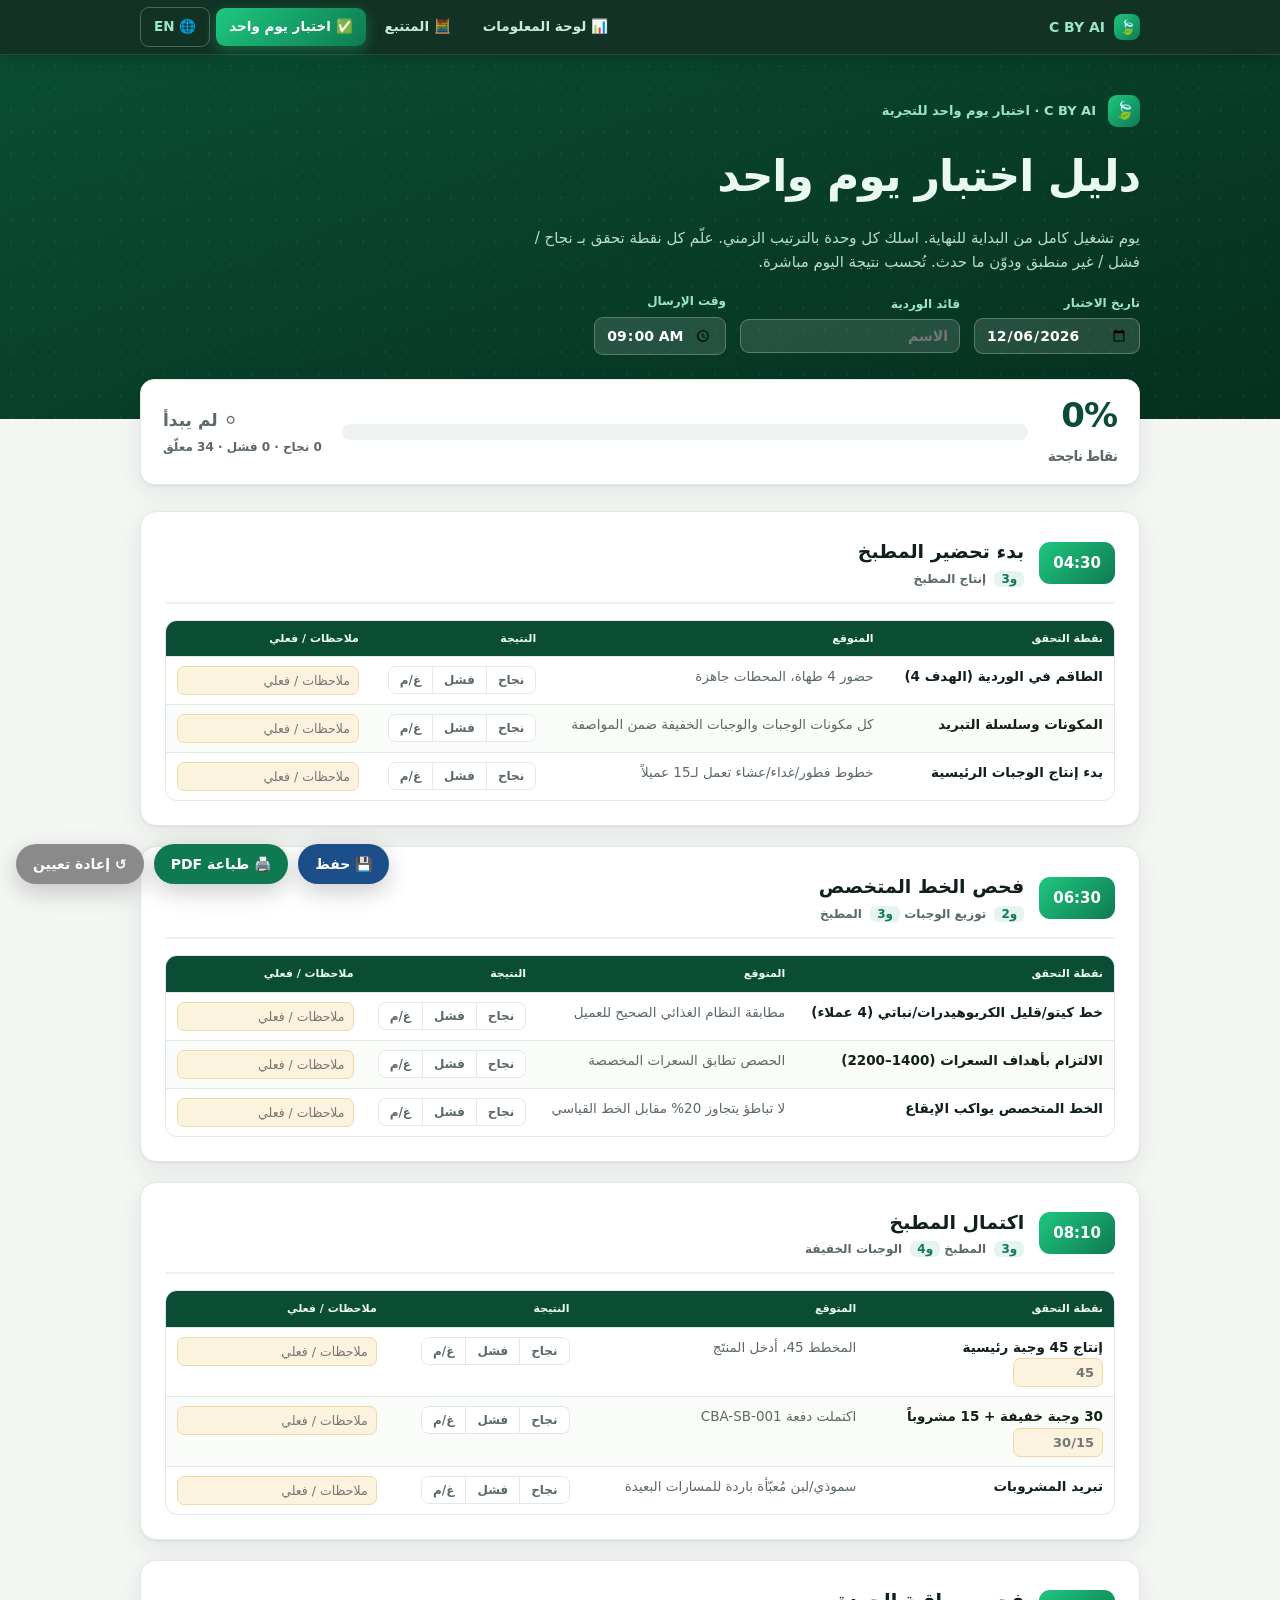
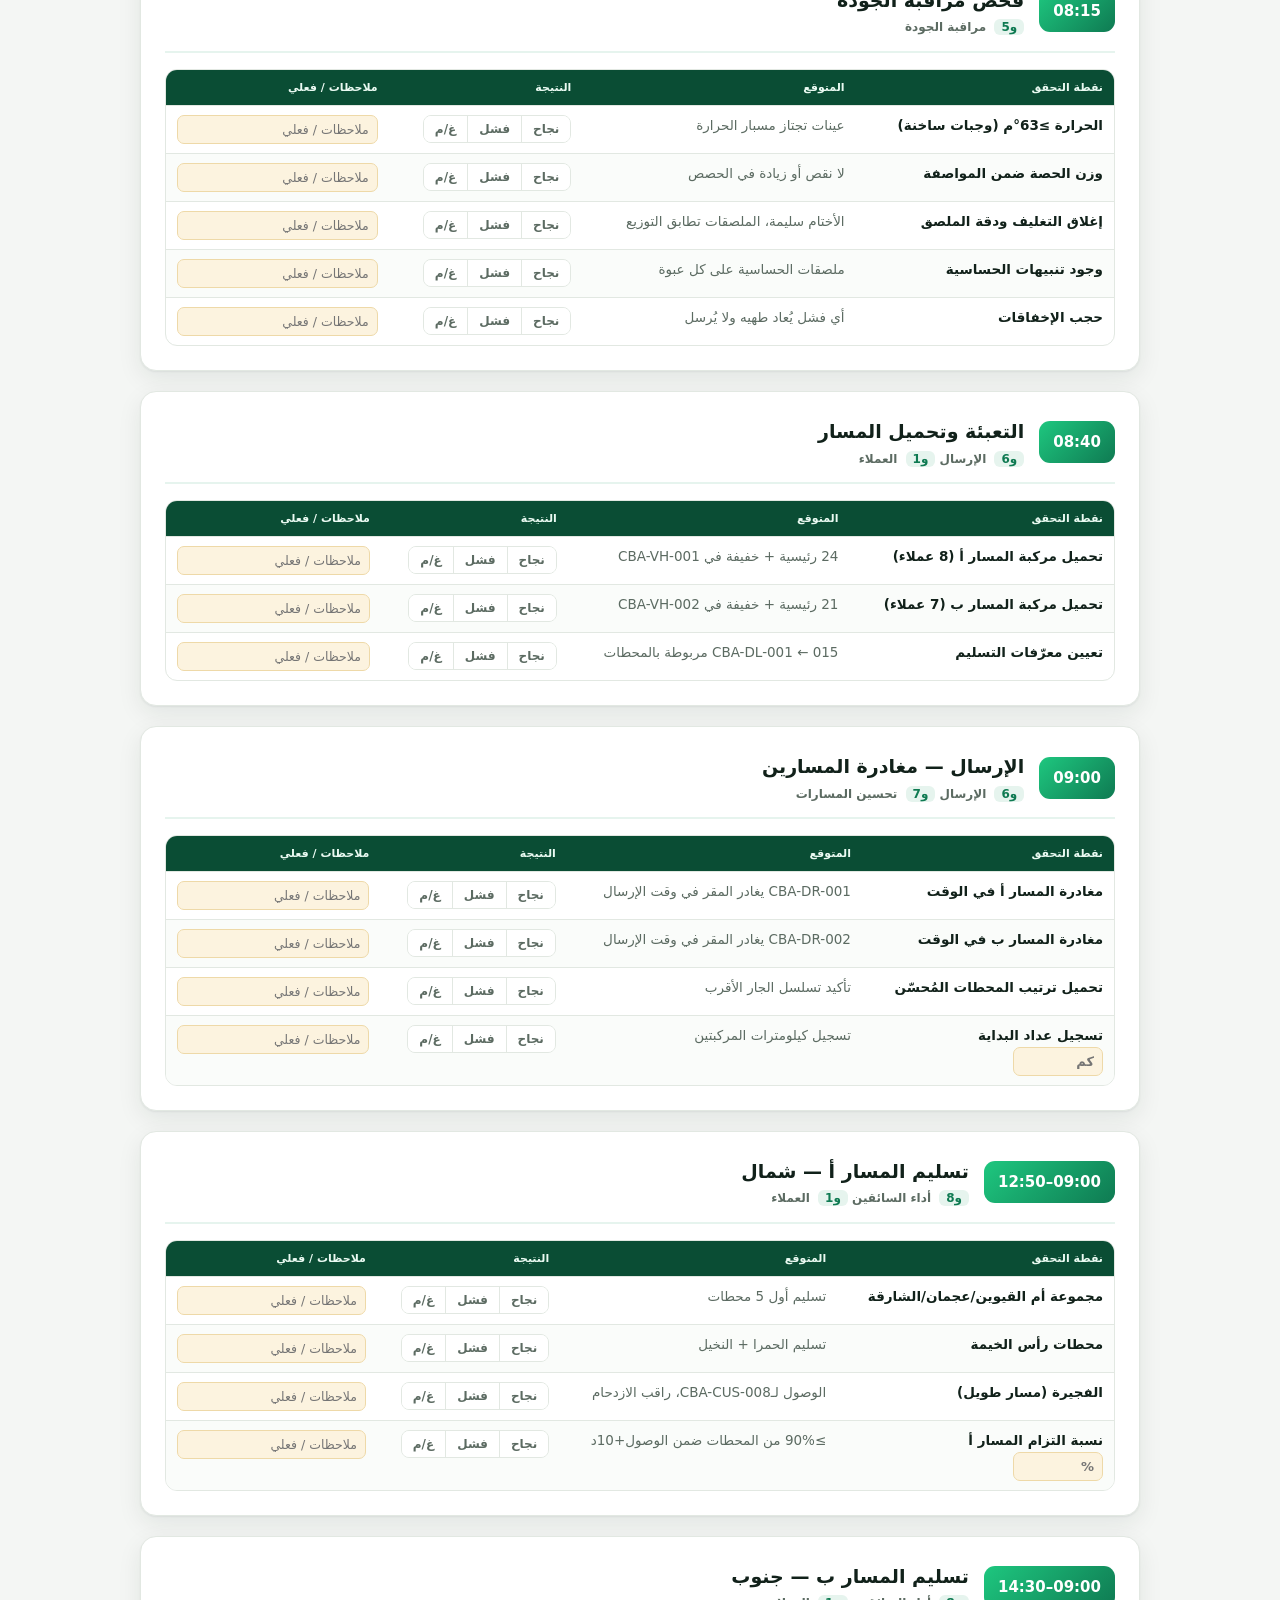
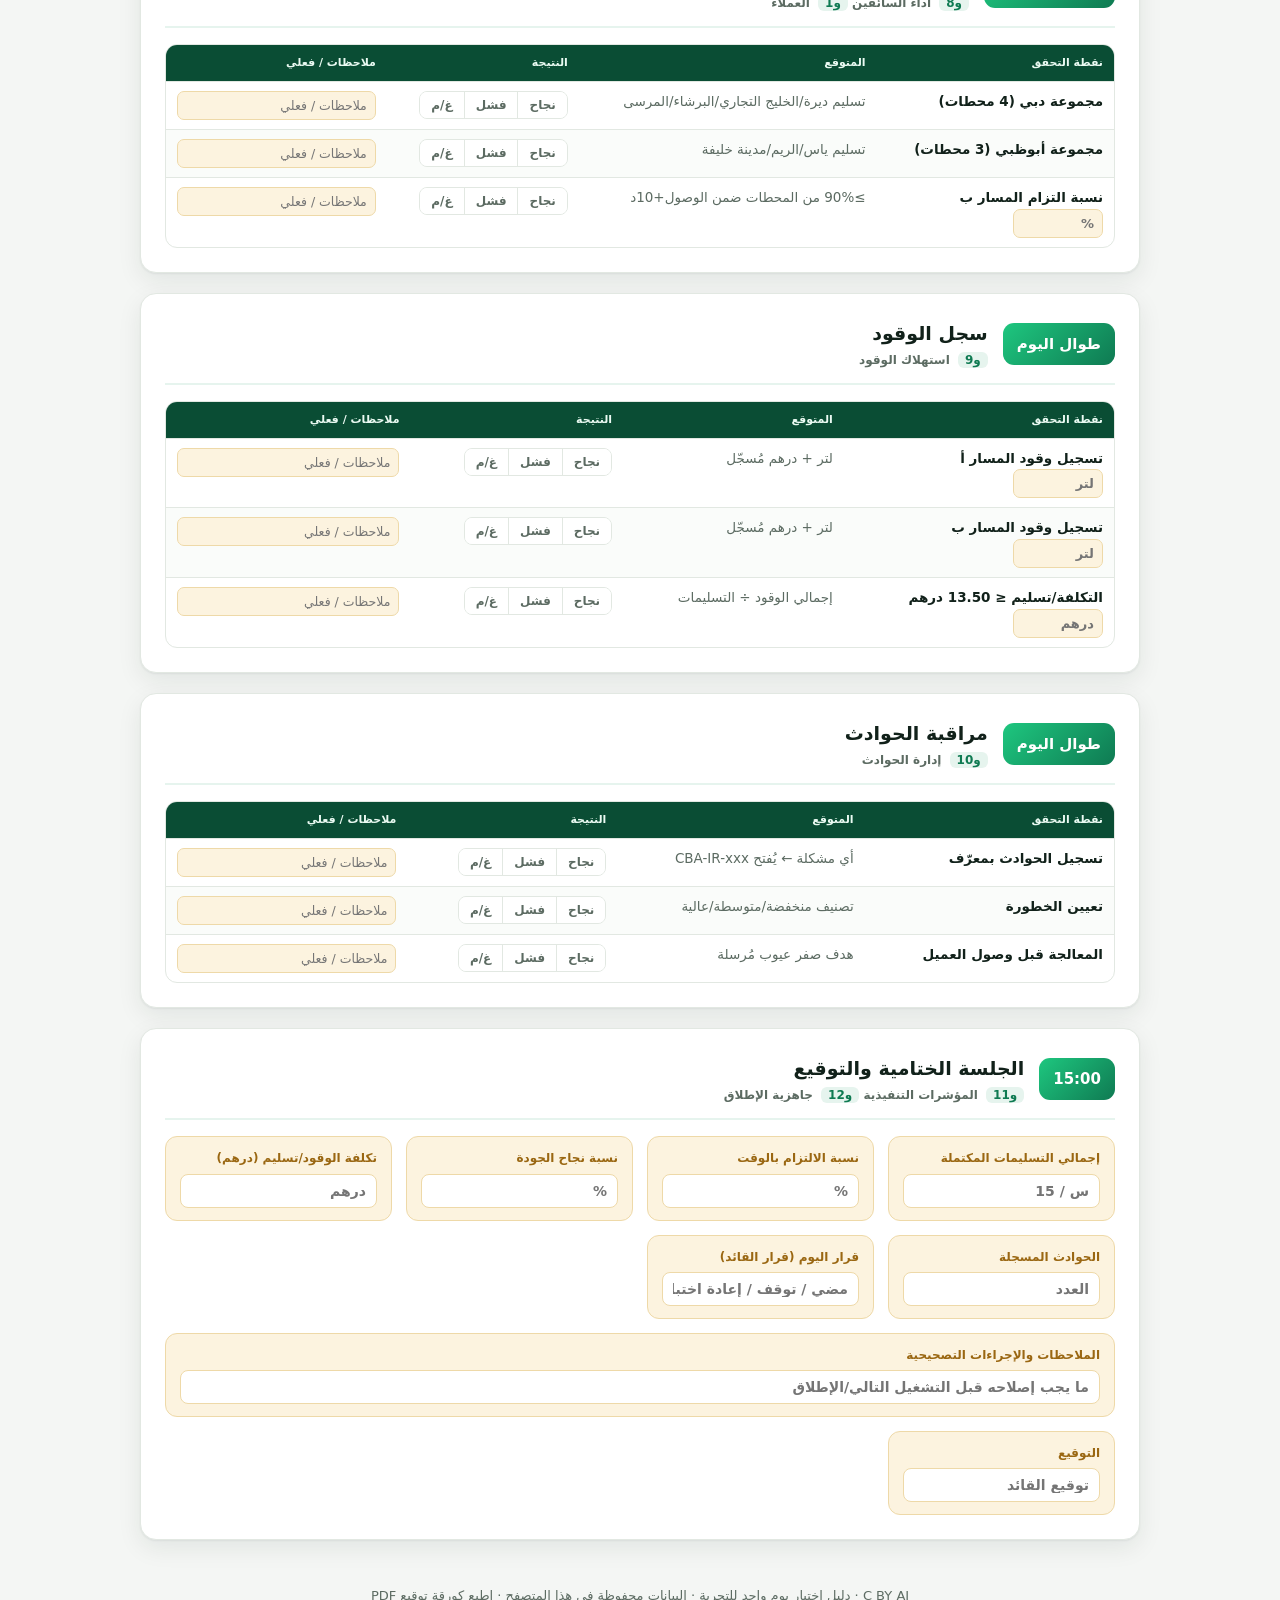
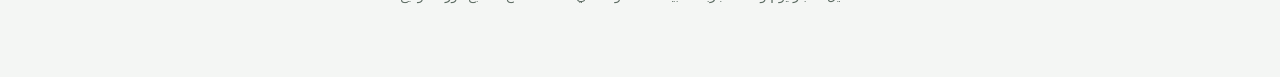
==== C-BY-AI-One-Day-Test-AR.html @ 291233a5 "Publish C BY AI pilot operations web pages" ====
<!DOCTYPE html>
<html lang="ar" dir="rtl">
<head>
<meta charset="UTF-8">
<meta name="viewport" content="width=device-width, initial-scale=1.0">
<title>C BY AI — دليل اختبار يوم واحد للتجربة</title>
<style>
  :root{
    --bg:#f4f6f4;--surface:#fff;--ink:#11211a;--muted:#5c6b62;--line:#e2e8e2;
    --brand:#0f7a52;--brand-soft:#e6f4ee;--brand-deep:#0a4d34;
    --red:#c0392b;--amber:#d98a14;--green:#1f9d57;--blue:#1c4e8a;
    --shadow:0 1px 2px rgba(16,40,30,.06),0 8px 24px rgba(16,40,30,.08);
    --radius:16px;--maxw:1040px;
  }
  *{box-sizing:border-box}
  html{scroll-padding-top:66px}
  body{margin:0;background:var(--bg);color:var(--ink);font-family:"Segoe UI","Tahoma",system-ui,sans-serif;line-height:1.6}
  .wrap{max-width:var(--maxw);margin:0 auto;padding:0 20px}
  .topnav{position:sticky;top:0;z-index:100;background:rgba(8,42,28,.96);backdrop-filter:blur(10px);border-bottom:1px solid rgba(255,255,255,.1);box-shadow:0 4px 18px rgba(0,0,0,.18)}
  .nav-inner{max-width:1040px;margin:0 auto;padding:0 20px;height:54px;display:flex;align-items:center;justify-content:space-between;gap:16px}
  .nav-brand{display:inline-flex;align-items:center;gap:9px;color:#9be7c4;font-weight:800;font-size:14px;text-decoration:none;white-space:nowrap}
  .nav-brand b{width:26px;height:26px;border-radius:8px;background:linear-gradient(135deg,#1ec77f,#0f7a52);display:grid;place-items:center;font-size:14px}
  .nav-links{display:flex;gap:6px;flex-wrap:wrap;align-items:center}
  .nav-links a{color:#cfe9da;text-decoration:none;font-weight:700;font-size:13.5px;padding:8px 13px;border-radius:9px;transition:.15s;white-space:nowrap}
  .nav-links a:hover{background:rgba(255,255,255,.1);color:#fff}
  .nav-links a.active{background:linear-gradient(135deg,#1ec77f,#0f7a52);color:#fff;box-shadow:0 4px 14px rgba(30,199,127,.35)}
  .nav-links a.lang{border:1px solid rgba(255,255,255,.25);color:#9be7c4}
  @media print{.topnav{display:none}}
  @media(max-width:560px){.nav-brand span{display:none}.nav-inner{height:auto;padding:8px 14px;flex-wrap:wrap}}

  .hero{background:linear-gradient(160deg,var(--brand-deep),#06301f);color:#eafaf2;padding:40px 0 64px;position:relative;overflow:hidden}
  .hero:after{content:"";position:absolute;inset:0;opacity:.06;background-image:radial-gradient(circle,#fff 1px,transparent 1.4px);background-size:22px 22px}
  .brand-mark{display:inline-flex;align-items:center;gap:12px;font-weight:800;font-size:13px;color:#9be7c4}
  .brand-dot{width:32px;height:32px;border-radius:9px;background:linear-gradient(135deg,#1ec77f,#0f7a52);display:grid;place-items:center;font-size:17px}
  h1{font-size:clamp(26px,3.6vw,44px);margin:14px 0 6px;font-weight:800;letter-spacing:-1px}
  .sub{color:#b9ddcb;font-size:15px;max-width:640px}
  .datebar{display:flex;gap:14px;flex-wrap:wrap;margin-top:18px;align-items:center}
  .datebar label{font-size:12px;color:#9be7c4;font-weight:700;display:flex;flex-direction:column;gap:5px}
  .datebar input{font-size:14px;font-weight:700;border:1px solid rgba(255,255,255,.25);background:rgba(255,255,255,.12);color:#fff;border-radius:9px;padding:8px 11px;font-family:inherit}

  .progwrap{background:var(--surface);border:1px solid var(--line);border-radius:14px;box-shadow:var(--shadow);padding:18px 22px;margin:-40px 0 26px;position:relative;z-index:2;display:grid;grid-template-columns:auto 1fr auto;gap:20px;align-items:center}
  .progwrap .big{font-size:34px;font-weight:800;color:var(--brand-deep);letter-spacing:-1px;line-height:1}
  .progwrap .big small{font-size:14px;color:var(--muted);font-weight:700}
  .track{height:16px;background:#eef3ef;border-radius:999px;overflow:hidden}
  .fill{height:100%;background:linear-gradient(90deg,#1ec77f,#0f7a52);border-radius:999px;width:0;transition:.3s}
  .verdict{font-size:17px;font-weight:800;text-align:left;white-space:nowrap}
  .vcount{font-size:12px;color:var(--muted);font-weight:700;margin-top:4px}

  .phase{background:var(--surface);border:1px solid var(--line);border-radius:var(--radius);box-shadow:var(--shadow);padding:24px;margin:0 0 20px}
  .ph-head{display:flex;align-items:center;gap:15px;margin-bottom:16px;padding-bottom:13px;border-bottom:2px solid var(--brand-soft)}
  .timepill{background:linear-gradient(135deg,#1ec77f,#0f7a52);color:#fff;font-weight:800;font-size:15px;padding:9px 14px;border-radius:11px;white-space:nowrap;flex:none}
  .ph-head h2{margin:0;font-size:19px;font-weight:800}
  .ph-head .mods{margin:3px 0 0;font-size:12px;color:var(--muted);font-weight:600}
  .ph-head .mods b{color:var(--brand);background:var(--brand-soft);padding:1px 7px;border-radius:6px;margin-left:4px;font-weight:700}

  table{border-collapse:collapse;width:100%;font-size:13.5px}
  .tbl-scroll{overflow-x:auto;border-radius:12px;border:1px solid var(--line)}
  thead th{background:var(--brand-deep);color:#eafaf2;text-align:right;padding:9px 11px;font-weight:700;font-size:11px;white-space:nowrap}
  tbody td{padding:9px 11px;border-top:1px solid var(--line);vertical-align:top}
  tbody tr:nth-child(even){background:#fafcfa}
  .exp{color:var(--muted)}
  td.res{white-space:nowrap}
  .seg{display:inline-flex;border:1px solid var(--line);border-radius:8px;overflow:hidden}
  .seg button{border:none;background:#fff;font-family:inherit;font-size:12px;font-weight:800;padding:6px 11px;cursor:pointer;color:var(--muted)}
  .seg button+button{border-right:1px solid var(--line)}
  .seg button.on.pass{background:var(--green);color:#fff}
  .seg button.on.fail{background:var(--red);color:#fff}
  .seg button.on.na{background:#9aa39d;color:#fff}
  td input.note{width:100%;min-width:120px;border:1px solid #eed9a8;background:#fcf3df;border-radius:7px;padding:6px 8px;font-family:inherit;font-size:12.5px}
  td input.note:focus{outline:none;border-color:var(--brand);box-shadow:0 0 0 2px var(--brand-soft)}
  .ipt{width:90px;border:1px solid #eed9a8;background:#fcf3df;border-radius:7px;padding:6px 8px;font-family:inherit;font-size:13px;font-weight:700}

  .signoff{display:grid;grid-template-columns:repeat(auto-fit,minmax(220px,1fr));gap:14px;margin-top:6px}
  .field{display:flex;flex-direction:column;gap:5px;background:#fcf3df;border:1px solid #eed9a8;border-radius:12px;padding:12px 14px}
  .field label{font-size:12px;font-weight:800;color:#9a6712}
  .field input{font-size:14px;font-weight:700;border:1px solid #eed9a8;border-radius:8px;padding:8px 10px;font-family:inherit;background:#fff}

  .toolbar{position:fixed;left:16px;bottom:16px;z-index:50;display:flex;gap:10px}
  .toolbar button{border:none;color:#fff;font-weight:700;font-size:14px;padding:12px 17px;border-radius:999px;cursor:pointer;box-shadow:0 8px 24px rgba(0,0,0,.2);font-family:inherit}
  .b-print{background:var(--brand)}.b-save{background:var(--blue)}.b-reset{background:#8a8a8a}
  .saved{position:fixed;right:50%;top:20px;transform:translateX(50%);background:var(--brand-deep);color:#fff;padding:10px 18px;border-radius:999px;font-weight:700;font-size:13px;opacity:0;transition:.3s;z-index:60;pointer-events:none}
  .saved.show{opacity:1}
  footer{text-align:center;color:var(--muted);font-size:13px;padding:26px 0 70px}
  @media print{.toolbar{display:none}body{background:#fff}.phase{break-inside:avoid;box-shadow:none}.seg button{-webkit-print-color-adjust:exact;print-color-adjust:exact}}
</style>
</head>
<body>

<nav class="topnav"><div class="nav-inner">
  <a class="nav-brand" href="C-BY-AI-Pilot-Dashboard-AR.html"><b>🍃</b><span>C BY AI</span></a>
  <div class="nav-links">
    <a href="C-BY-AI-Pilot-Dashboard-AR.html">📊 لوحة المعلومات</a>
    <a href="C-BY-AI-Pilot-Tracker-AR.html">🧮 المتتبع</a>
    <a href="C-BY-AI-One-Day-Test-AR.html" class="active">✅ اختبار يوم واحد</a>
    <a href="C-BY-AI-One-Day-Test.html" class="lang">🌐 EN</a>
  </div>
</div></nav>

<header class="hero">
  <div class="wrap">
    <div class="brand-mark"><span class="brand-dot">🍃</span> C BY AI · اختبار يوم واحد للتجربة</div>
    <h1>دليل اختبار يوم واحد</h1>
    <p class="sub">يوم تشغيل كامل من البداية للنهاية. اسلك كل وحدة بالترتيب الزمني. علّم كل نقطة تحقق بـ نجاح / فشل / غير منطبق ودوّن ما حدث. تُحسب نتيجة اليوم مباشرة.</p>
    <div class="datebar">
      <label>تاريخ الاختبار <input type="date" id="tdate"></label>
      <label>قائد الوردية <input type="text" id="lead" placeholder="الاسم"></label>
      <label>وقت الإرسال <input type="time" id="disp" value="09:00"></label>
    </div>
  </div>
</header>

<div class="wrap">

  <div class="progwrap">
    <div class="big" id="pctBig">0%<br><small>نقاط ناجحة</small></div>
    <div class="track"><div class="fill" id="fill"></div></div>
    <div>
      <div class="verdict" id="verdict">⚪ لم يبدأ</div>
      <div class="vcount" id="vcount">0 نجاح · 0 فشل · 0 معلّق</div>
    </div>
  </div>

  <div id="phases"></div>

  <!-- التوقيع -->
  <div class="phase">
    <div class="ph-head"><span class="timepill">15:00</span><div><h2>الجلسة الختامية والتوقيع</h2><p class="mods"><b>و11</b> المؤشرات التنفيذية <b>و12</b> جاهزية الإطلاق</p></div></div>
    <div class="signoff">
      <div class="field"><label>إجمالي التسليمات المكتملة</label><input type="text" id="so_deliv" placeholder="س / 15"></div>
      <div class="field"><label>نسبة الالتزام بالوقت</label><input type="text" id="so_ontime" placeholder="%"></div>
      <div class="field"><label>نسبة نجاح الجودة</label><input type="text" id="so_qc" placeholder="%"></div>
      <div class="field"><label>تكلفة الوقود/تسليم (درهم)</label><input type="text" id="so_cost" placeholder="درهم"></div>
      <div class="field"><label>الحوادث المسجلة</label><input type="text" id="so_inc" placeholder="العدد"></div>
      <div class="field"><label>قرار اليوم (قرار القائد)</label><input type="text" id="so_verdict" placeholder="مضي / توقف / إعادة اختبار"></div>
      <div class="field" style="grid-column:1/-1"><label>الملاحظات والإجراءات التصحيحية</label><input type="text" id="so_notes" placeholder="ما يجب إصلاحه قبل التشغيل التالي/الإطلاق"></div>
      <div class="field"><label>التوقيع</label><input type="text" id="so_sign" placeholder="توقيع القائد"></div>
    </div>
  </div>

</div>

<footer>C BY AI · دليل اختبار يوم واحد للتجربة · البيانات محفوظة في هذا المتصفح · اطبع كورقة توقيع PDF</footer>

<div class="toolbar">
  <button class="b-save" onclick="save()">💾 حفظ</button>
  <button class="b-print" onclick="window.print()">🖨️ طباعة PDF</button>
  <button class="b-reset" onclick="resetAll()">↺ إعادة تعيين</button>
</div>
<div class="saved" id="savedMsg">✓ تم الحفظ</div>

<script>
const PHASES=[
 {time:'04:30',title:'بدء تحضير المطبخ',mods:[['و3','إنتاج المطبخ']],checks:[
   ['الطاقم في الوردية (الهدف 4)','حضور 4 طهاة، المحطات جاهزة'],
   ['المكونات وسلسلة التبريد','كل مكونات الوجبات والوجبات الخفيفة ضمن المواصفة'],
   ['بدء إنتاج الوجبات الرئيسية','خطوط فطور/غداء/عشاء تعمل لـ15 عميلاً'],
 ]},
 {time:'06:30',title:'فحص الخط المتخصص',mods:[['و2','توزيع الوجبات'],['و3','المطبخ']],checks:[
   ['خط كيتو/قليل الكربوهيدرات/نباتي (4 عملاء)','مطابقة النظام الغذائي الصحيح للعميل'],
   ['الالتزام بأهداف السعرات (1400–2200)','الحصص تطابق السعرات المخصصة'],
   ['الخط المتخصص يواكب الإيقاع','لا تباطؤ يتجاوز 20% مقابل الخط القياسي'],
 ]},
 {time:'08:10',title:'اكتمال المطبخ',mods:[['و3','المطبخ'],['و4','الوجبات الخفيفة']],checks:[
   ['إنتاج 45 وجبة رئيسية','المخطط 45، أدخل المنتَج','45'],
   ['30 وجبة خفيفة + 15 مشروباً','اكتملت دفعة CBA-SB-001','30/15'],
   ['تبريد المشروبات','سموذي/لبن مُعبّأة باردة للمسارات البعيدة'],
 ]},
 {time:'08:15',title:'فحص مراقبة الجودة',mods:[['و5','مراقبة الجودة']],checks:[
   ['الحرارة ≥63°م (وجبات ساخنة)','عينات تجتاز مسبار الحرارة'],
   ['وزن الحصة ضمن المواصفة','لا نقص أو زيادة في الحصص'],
   ['إغلاق التغليف ودقة الملصق','الأختام سليمة، الملصقات تطابق التوزيع'],
   ['وجود تنبيهات الحساسية','ملصقات الحساسية على كل عبوة'],
   ['حجب الإخفاقات','أي فشل يُعاد طهيه ولا يُرسل'],
 ]},
 {time:'08:40',title:'التعبئة وتحميل المسار',mods:[['و6','الإرسال'],['و1','العملاء']],checks:[
   ['تحميل مركبة المسار أ (8 عملاء)','24 رئيسية + خفيفة في CBA-VH-001'],
   ['تحميل مركبة المسار ب (7 عملاء)','21 رئيسية + خفيفة في CBA-VH-002'],
   ['تعيين معرّفات التسليم','CBA-DL-001 ← 015 مربوطة بالمحطات'],
 ]},
 {time:'09:00',title:'الإرسال — مغادرة المسارين',mods:[['و6','الإرسال'],['و7','تحسين المسارات']],checks:[
   ['مغادرة المسار أ في الوقت','CBA-DR-001 يغادر المقر في وقت الإرسال'],
   ['مغادرة المسار ب في الوقت','CBA-DR-002 يغادر المقر في وقت الإرسال'],
   ['تحميل ترتيب المحطات المُحسّن','تأكيد تسلسل الجار الأقرب'],
   ['تسجيل عداد البداية','تسجيل كيلومترات المركبتين','كم'],
 ]},
 {time:'09:00–12:50',title:'تسليم المسار أ — شمال',mods:[['و8','أداء السائقين'],['و1','العملاء']],checks:[
   ['مجموعة أم القيوين/عجمان/الشارقة','تسليم أول 5 محطات'],
   ['محطات رأس الخيمة','تسليم الحمرا + النخيل'],
   ['الفجيرة (مسار طويل)','الوصول لـCBA-CUS-008، راقب الازدحام'],
   ['نسبة التزام المسار أ','≥90% من المحطات ضمن الوصول+10د','%'],
 ]},
 {time:'09:00–14:30',title:'تسليم المسار ب — جنوب',mods:[['و8','أداء السائقين'],['و1','العملاء']],checks:[
   ['مجموعة دبي (4 محطات)','تسليم ديرة/الخليج التجاري/البرشاء/المرسى'],
   ['مجموعة أبوظبي (3 محطات)','تسليم ياس/الريم/مدينة خليفة'],
   ['نسبة التزام المسار ب','≥90% من المحطات ضمن الوصول+10د','%'],
 ]},
 {time:'طوال اليوم',title:'سجل الوقود',mods:[['و9','استهلاك الوقود']],checks:[
   ['تسجيل وقود المسار أ','لتر + درهم مُسجّل','لتر'],
   ['تسجيل وقود المسار ب','لتر + درهم مُسجّل','لتر'],
   ['التكلفة/تسليم ≤ 13.50 درهم','إجمالي الوقود ÷ التسليمات','درهم'],
 ]},
 {time:'طوال اليوم',title:'مراقبة الحوادث',mods:[['و10','إدارة الحوادث']],checks:[
   ['تسجيل الحوادث بمعرّف','أي مشكلة ← يُفتح CBA-IR-xxx'],
   ['تعيين الخطورة','تصنيف منخفضة/متوسطة/عالية'],
   ['المعالجة قبل وصول العميل','هدف صفر عيوب مُرسلة'],
 ]},
];
const $=id=>document.getElementById(id);

function buildPhases(){
  const host=$('phases');
  host.innerHTML=PHASES.map((p,pi)=>{
    const rows=p.checks.map((c,ci)=>{
      const key=pi+'_'+ci;
      const inputCol=c[2]!==undefined?`<input class="ipt" data-meas="${key}" placeholder="${c[2]}" oninput="save()">`:'';
      return `<tr>
        <td><b>${c[0]}</b>${inputCol?'<br>'+inputCol:''}</td>
        <td class="exp">${c[1]}</td>
        <td class="res"><span class="seg" data-key="${key}">
          <button class="pass" onclick="mark('${key}','pass')">نجاح</button>
          <button class="fail" onclick="mark('${key}','fail')">فشل</button>
          <button class="na" onclick="mark('${key}','na')">غ/م</button>
        </span></td>
        <td><input class="note" data-note="${key}" placeholder="ملاحظات / فعلي" oninput="save()"></td>
      </tr>`;
    }).join('');
    const mods=p.mods.map(m=>`<b>${m[0]}</b> ${m[1]}`).join(' ');
    return `<div class="phase">
      <div class="ph-head"><span class="timepill">${p.time}</span><div><h2>${p.title}</h2><p class="mods">${mods}</p></div></div>
      <div class="tbl-scroll"><table>
        <thead><tr><th>نقطة التحقق</th><th>المتوقع</th><th>النتيجة</th><th>ملاحظات / فعلي</th></tr></thead>
        <tbody>${rows}</tbody></table></div>
    </div>`;
  }).join('');
}
buildPhases();

const state={};
function mark(key,val){
  state[key]=state[key]===val?null:val;
  const seg=document.querySelector(`.seg[data-key="${key}"]`);
  seg.querySelectorAll('button').forEach(b=>b.classList.remove('on'));
  if(state[key]){seg.querySelector('.'+state[key]).classList.add('on');}
  update();save();
}
function update(){
  let total=0,pass=0,fail=0,pending=0;
  PHASES.forEach((p,pi)=>p.checks.forEach((c,ci)=>{
    total++;const v=state[pi+'_'+ci];
    if(v==='pass')pass++;else if(v==='fail')fail++;else if(v==='na'){}else pending++;
  }));
  const scored=pass+fail,pct=scored?Math.round(pass/scored*100):0;
  $('fill').style.width=pct+'%';
  $('pctBig').innerHTML=pct+'%<br><small>نقاط ناجحة</small>';
  $('vcount').textContent=`${pass} نجاح · ${fail} فشل · ${pending} معلّق`;
  let v,col;
  if(pending===total){v='⚪ لم يبدأ';col='#5c6b62';}
  else if(pending>0){v='🟡 قيد التنفيذ';col='#c9a227';}
  else if(fail===0){v='🟢 ناجح — يوم نظيف';col='#1f9d57';}
  else if(fail<=2){v='🟠 ناجح مع ملاحظات';col='#d98a14';}
  else{v='🔴 فاشل — إعادة اختبار';col='#c0392b';}
  $('verdict').textContent=v;$('verdict').style.color=col;
}
function save(){
  const data={state:state};
  document.querySelectorAll('input').forEach(el=>{
    if(el.id)data['f_'+el.id]=el.value;
    if(el.dataset.note!==undefined)data['n_'+el.dataset.note]=el.value;
    if(el.dataset.meas!==undefined)data['m_'+el.dataset.meas]=el.value;
  });
  localStorage.setItem('cbyai_oneday',JSON.stringify(data));
  const m=$('savedMsg');m.classList.add('show');setTimeout(()=>m.classList.remove('show'),1200);
}
function load(){
  const raw=localStorage.getItem('cbyai_oneday');if(!raw)return;
  const data=JSON.parse(raw);Object.assign(state,data.state||{});
  document.querySelectorAll('input').forEach(el=>{
    if(el.id&&data['f_'+el.id]!==undefined)el.value=data['f_'+el.id];
    if(el.dataset.note!==undefined&&data['n_'+el.dataset.note]!==undefined)el.value=data['n_'+el.dataset.note];
    if(el.dataset.meas!==undefined&&data['m_'+el.dataset.meas]!==undefined)el.value=data['m_'+el.dataset.meas];
  });
  Object.keys(state).forEach(key=>{
    if(!state[key])return;
    const seg=document.querySelector(`.seg[data-key="${key}"]`);
    if(seg){const b=seg.querySelector('.'+state[key]);if(b)b.classList.add('on');}
  });
}
function resetAll(){if(confirm('مسح كل نتائج الاختبار؟')){localStorage.removeItem('cbyai_oneday');location.reload();}}
load();update();
if(!$('tdate').value){$('tdate').value=new Date().toISOString().slice(0,10);}
</script>
</body>
</html>
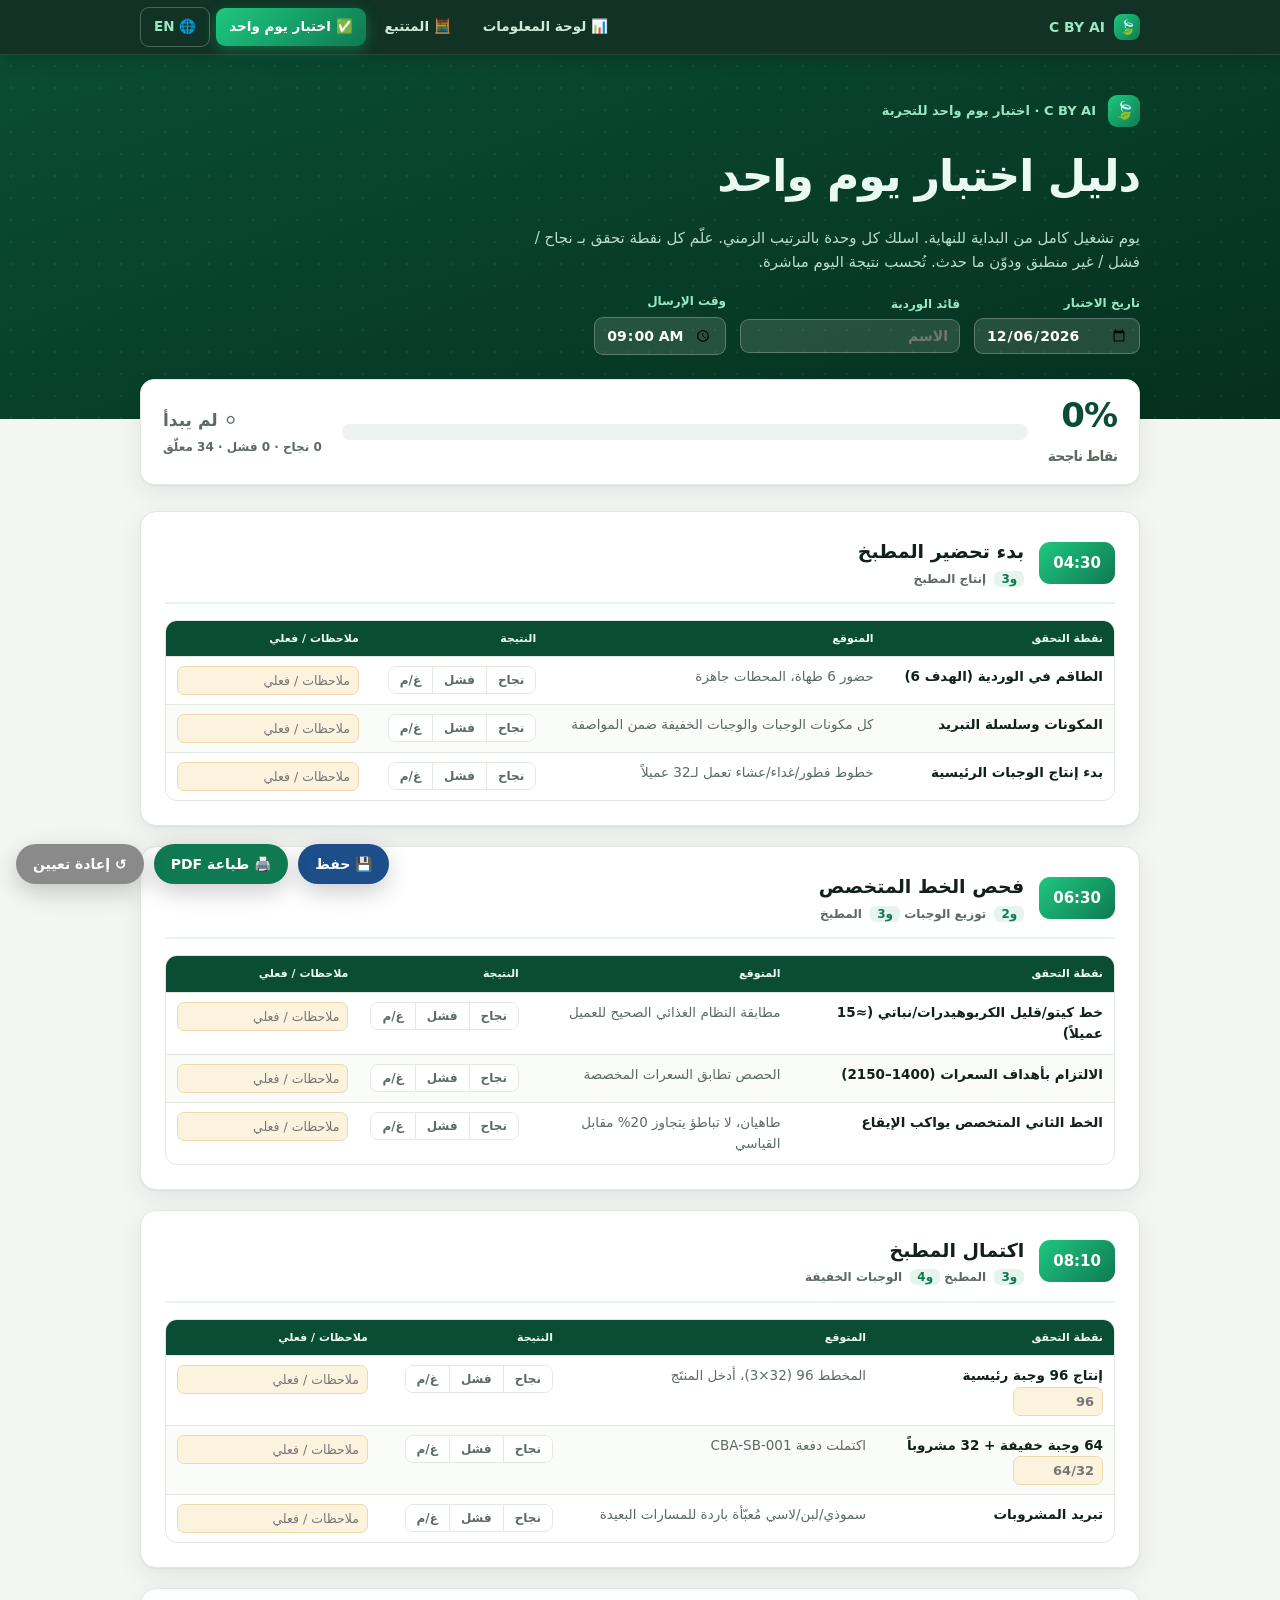
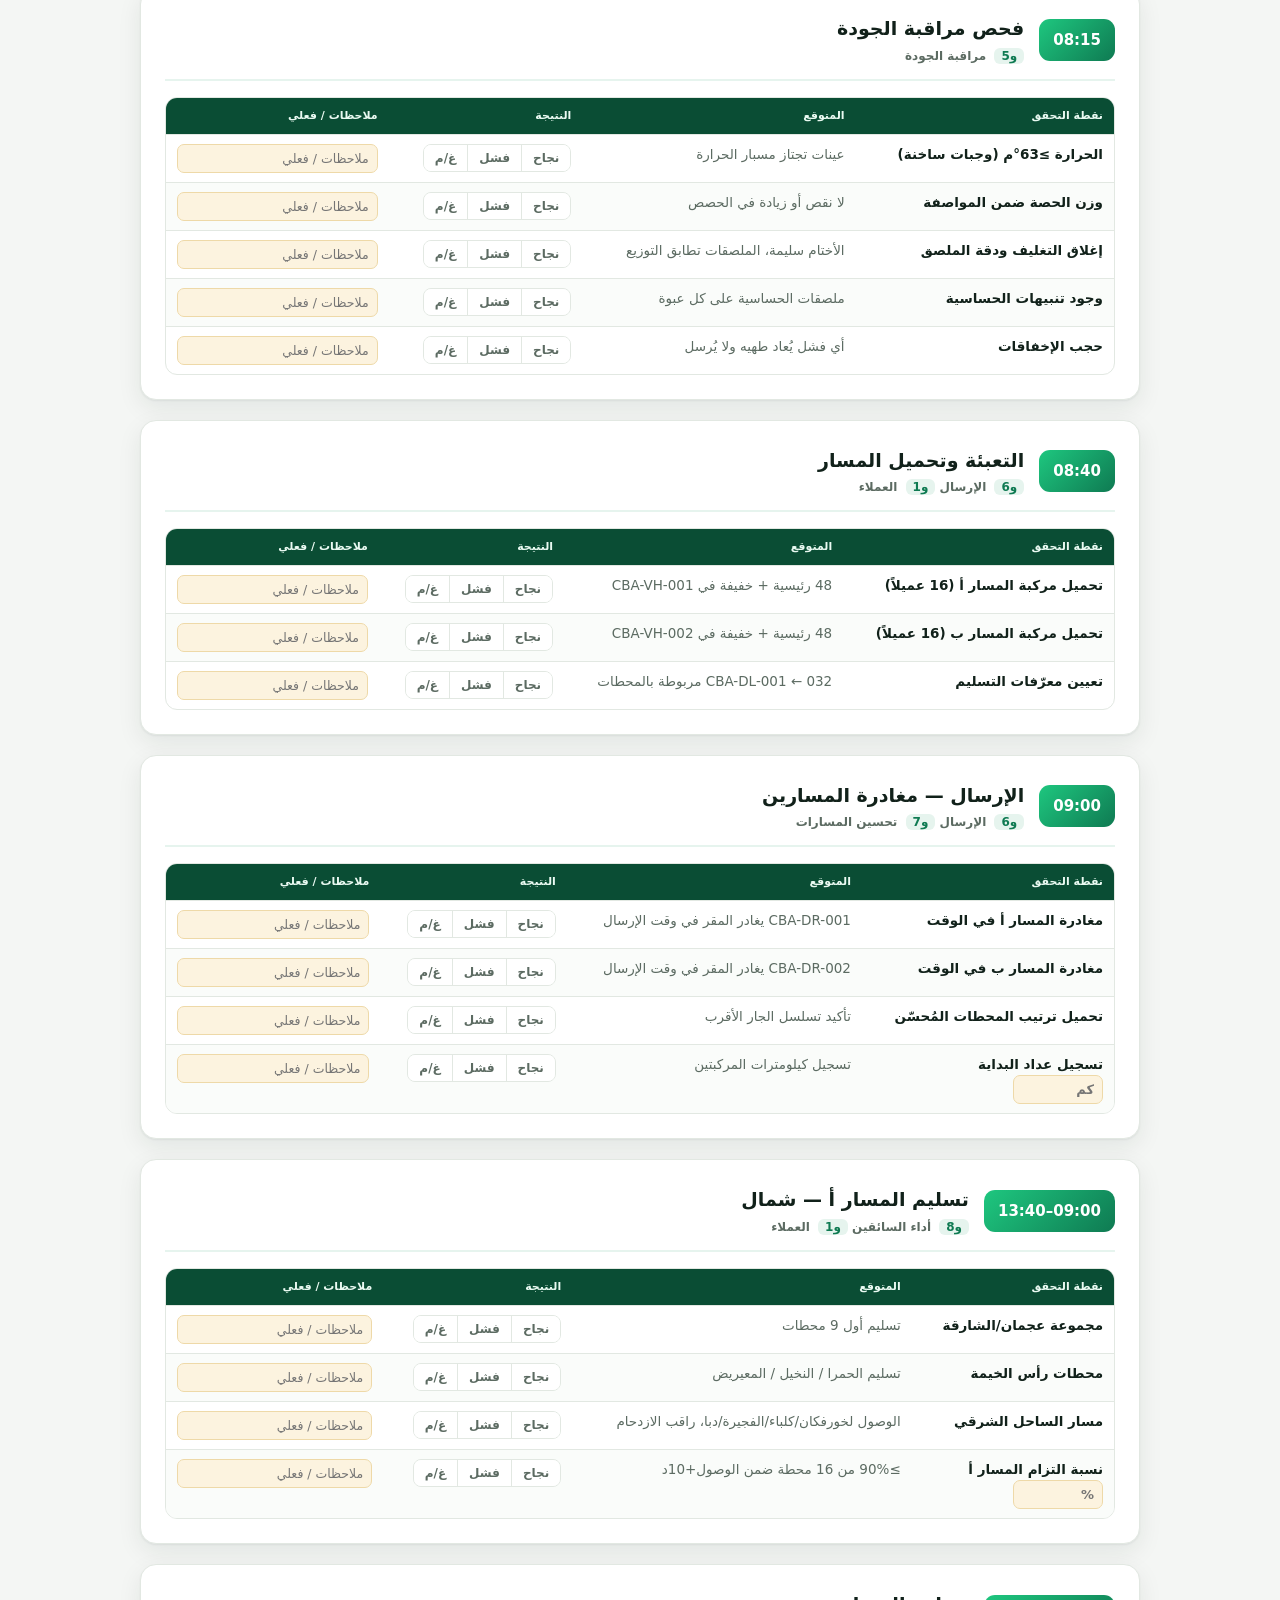
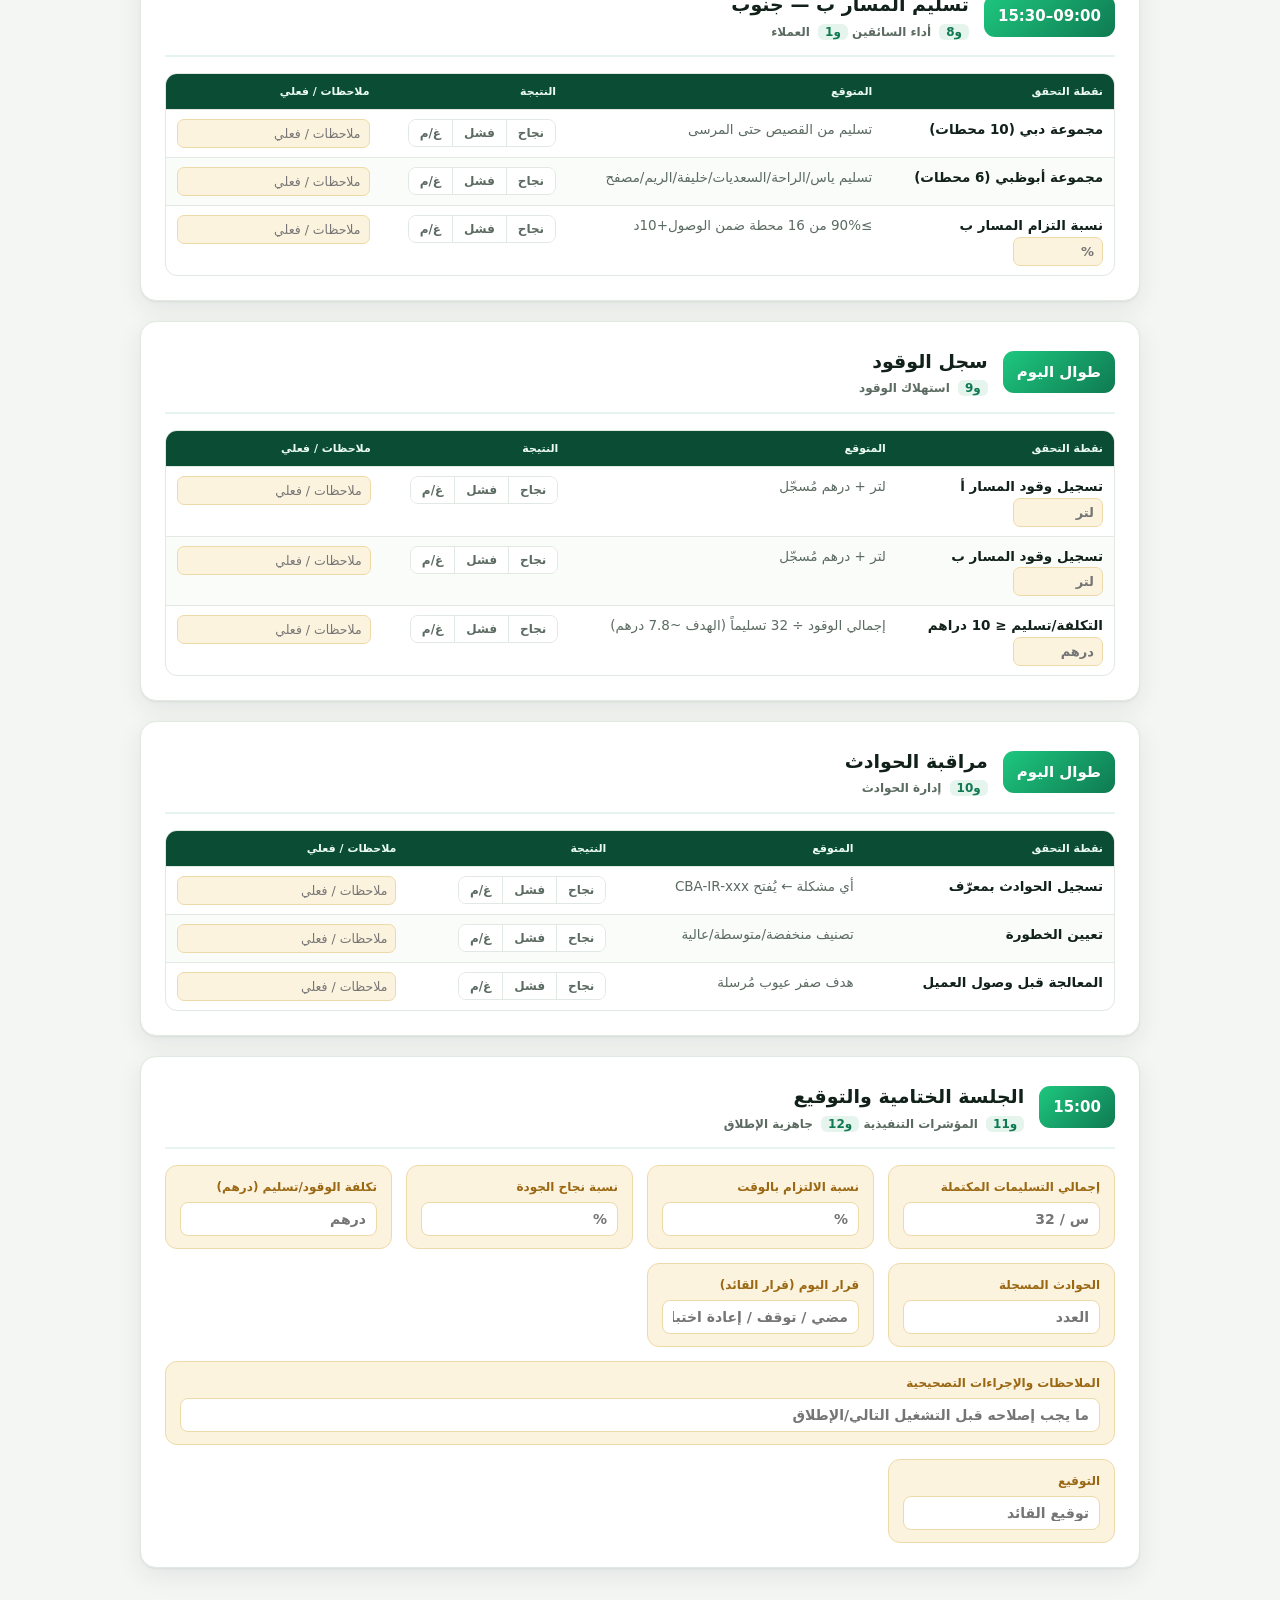
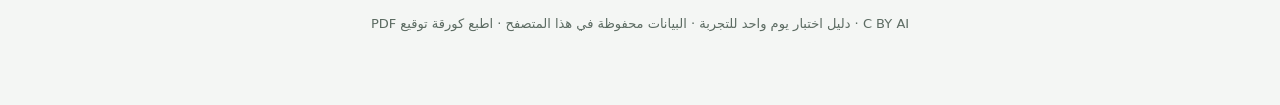
==== commit f6569210: "Expand pilot to 32 customers (16/vehicle); remove Umm Al Quwain customer locations" ====
--- a/C-BY-AI-One-Day-Test-AR.html
+++ b/C-BY-AI-One-Day-Test-AR.html
@@ -126,7 +126,7 @@
   <div class="phase">
     <div class="ph-head"><span class="timepill">15:00</span><div><h2>الجلسة الختامية والتوقيع</h2><p class="mods"><b>و11</b> المؤشرات التنفيذية <b>و12</b> جاهزية الإطلاق</p></div></div>
     <div class="signoff">
-      <div class="field"><label>إجمالي التسليمات المكتملة</label><input type="text" id="so_deliv" placeholder="س / 15"></div>
+      <div class="field"><label>إجمالي التسليمات المكتملة</label><input type="text" id="so_deliv" placeholder="س / 32"></div>
       <div class="field"><label>نسبة الالتزام بالوقت</label><input type="text" id="so_ontime" placeholder="%"></div>
       <div class="field"><label>نسبة نجاح الجودة</label><input type="text" id="so_qc" placeholder="%"></div>
       <div class="field"><label>تكلفة الوقود/تسليم (درهم)</label><input type="text" id="so_cost" placeholder="درهم"></div>
@@ -151,19 +151,19 @@
 <script>
 const PHASES=[
  {time:'04:30',title:'بدء تحضير المطبخ',mods:[['و3','إنتاج المطبخ']],checks:[
-   ['الطاقم في الوردية (الهدف 4)','حضور 4 طهاة، المحطات جاهزة'],
+   ['الطاقم في الوردية (الهدف 6)','حضور 6 طهاة، المحطات جاهزة'],
    ['المكونات وسلسلة التبريد','كل مكونات الوجبات والوجبات الخفيفة ضمن المواصفة'],
-   ['بدء إنتاج الوجبات الرئيسية','خطوط فطور/غداء/عشاء تعمل لـ15 عميلاً'],
+   ['بدء إنتاج الوجبات الرئيسية','خطوط فطور/غداء/عشاء تعمل لـ32 عميلاً'],
  ]},
  {time:'06:30',title:'فحص الخط المتخصص',mods:[['و2','توزيع الوجبات'],['و3','المطبخ']],checks:[
-   ['خط كيتو/قليل الكربوهيدرات/نباتي (4 عملاء)','مطابقة النظام الغذائي الصحيح للعميل'],
-   ['الالتزام بأهداف السعرات (1400–2200)','الحصص تطابق السعرات المخصصة'],
-   ['الخط المتخصص يواكب الإيقاع','لا تباطؤ يتجاوز 20% مقابل الخط القياسي'],
+   ['خط كيتو/قليل الكربوهيدرات/نباتي (≈15 عميلاً)','مطابقة النظام الغذائي الصحيح للعميل'],
+   ['الالتزام بأهداف السعرات (1400–2150)','الحصص تطابق السعرات المخصصة'],
+   ['الخط الثاني المتخصص يواكب الإيقاع','طاهيان، لا تباطؤ يتجاوز 20% مقابل القياسي'],
  ]},
  {time:'08:10',title:'اكتمال المطبخ',mods:[['و3','المطبخ'],['و4','الوجبات الخفيفة']],checks:[
-   ['إنتاج 45 وجبة رئيسية','المخطط 45، أدخل المنتَج','45'],
-   ['30 وجبة خفيفة + 15 مشروباً','اكتملت دفعة CBA-SB-001','30/15'],
-   ['تبريد المشروبات','سموذي/لبن مُعبّأة باردة للمسارات البعيدة'],
+   ['إنتاج 96 وجبة رئيسية','المخطط 96 (32×3)، أدخل المنتَج','96'],
+   ['64 وجبة خفيفة + 32 مشروباً','اكتملت دفعة CBA-SB-001','64/32'],
+   ['تبريد المشروبات','سموذي/لبن/لاسي مُعبّأة باردة للمسارات البعيدة'],
  ]},
  {time:'08:15',title:'فحص مراقبة الجودة',mods:[['و5','مراقبة الجودة']],checks:[
    ['الحرارة ≥63°م (وجبات ساخنة)','عينات تجتاز مسبار الحرارة'],
@@ -173,9 +173,9 @@
    ['حجب الإخفاقات','أي فشل يُعاد طهيه ولا يُرسل'],
  ]},
  {time:'08:40',title:'التعبئة وتحميل المسار',mods:[['و6','الإرسال'],['و1','العملاء']],checks:[
-   ['تحميل مركبة المسار أ (8 عملاء)','24 رئيسية + خفيفة في CBA-VH-001'],
-   ['تحميل مركبة المسار ب (7 عملاء)','21 رئيسية + خفيفة في CBA-VH-002'],
-   ['تعيين معرّفات التسليم','CBA-DL-001 ← 015 مربوطة بالمحطات'],
+   ['تحميل مركبة المسار أ (16 عميلاً)','48 رئيسية + خفيفة في CBA-VH-001'],
+   ['تحميل مركبة المسار ب (16 عميلاً)','48 رئيسية + خفيفة في CBA-VH-002'],
+   ['تعيين معرّفات التسليم','CBA-DL-001 ← 032 مربوطة بالمحطات'],
  ]},
  {time:'09:00',title:'الإرسال — مغادرة المسارين',mods:[['و6','الإرسال'],['و7','تحسين المسارات']],checks:[
    ['مغادرة المسار أ في الوقت','CBA-DR-001 يغادر المقر في وقت الإرسال'],
@@ -183,21 +183,21 @@
    ['تحميل ترتيب المحطات المُحسّن','تأكيد تسلسل الجار الأقرب'],
    ['تسجيل عداد البداية','تسجيل كيلومترات المركبتين','كم'],
  ]},
- {time:'09:00–12:50',title:'تسليم المسار أ — شمال',mods:[['و8','أداء السائقين'],['و1','العملاء']],checks:[
-   ['مجموعة أم القيوين/عجمان/الشارقة','تسليم أول 5 محطات'],
-   ['محطات رأس الخيمة','تسليم الحمرا + النخيل'],
-   ['الفجيرة (مسار طويل)','الوصول لـCBA-CUS-008، راقب الازدحام'],
-   ['نسبة التزام المسار أ','≥90% من المحطات ضمن الوصول+10د','%'],
- ]},
- {time:'09:00–14:30',title:'تسليم المسار ب — جنوب',mods:[['و8','أداء السائقين'],['و1','العملاء']],checks:[
-   ['مجموعة دبي (4 محطات)','تسليم ديرة/الخليج التجاري/البرشاء/المرسى'],
-   ['مجموعة أبوظبي (3 محطات)','تسليم ياس/الريم/مدينة خليفة'],
-   ['نسبة التزام المسار ب','≥90% من المحطات ضمن الوصول+10د','%'],
+ {time:'09:00–13:40',title:'تسليم المسار أ — شمال',mods:[['و8','أداء السائقين'],['و1','العملاء']],checks:[
+   ['مجموعة عجمان/الشارقة','تسليم أول 9 محطات'],
+   ['محطات رأس الخيمة','تسليم الحمرا / النخيل / المعيريض'],
+   ['مسار الساحل الشرقي','الوصول لخورفكان/كلباء/الفجيرة/دبا، راقب الازدحام'],
+   ['نسبة التزام المسار أ','≥90% من 16 محطة ضمن الوصول+10د','%'],
+ ]},
+ {time:'09:00–15:30',title:'تسليم المسار ب — جنوب',mods:[['و8','أداء السائقين'],['و1','العملاء']],checks:[
+   ['مجموعة دبي (10 محطات)','تسليم من القصيص حتى المرسى'],
+   ['مجموعة أبوظبي (6 محطات)','تسليم ياس/الراحة/السعديات/خليفة/الريم/مصفح'],
+   ['نسبة التزام المسار ب','≥90% من 16 محطة ضمن الوصول+10د','%'],
  ]},
  {time:'طوال اليوم',title:'سجل الوقود',mods:[['و9','استهلاك الوقود']],checks:[
    ['تسجيل وقود المسار أ','لتر + درهم مُسجّل','لتر'],
    ['تسجيل وقود المسار ب','لتر + درهم مُسجّل','لتر'],
-   ['التكلفة/تسليم ≤ 13.50 درهم','إجمالي الوقود ÷ التسليمات','درهم'],
+   ['التكلفة/تسليم ≤ 10 دراهم','إجمالي الوقود ÷ 32 تسليماً (الهدف ~7.8 درهم)','درهم'],
  ]},
  {time:'طوال اليوم',title:'مراقبة الحوادث',mods:[['و10','إدارة الحوادث']],checks:[
    ['تسجيل الحوادث بمعرّف','أي مشكلة ← يُفتح CBA-IR-xxx'],
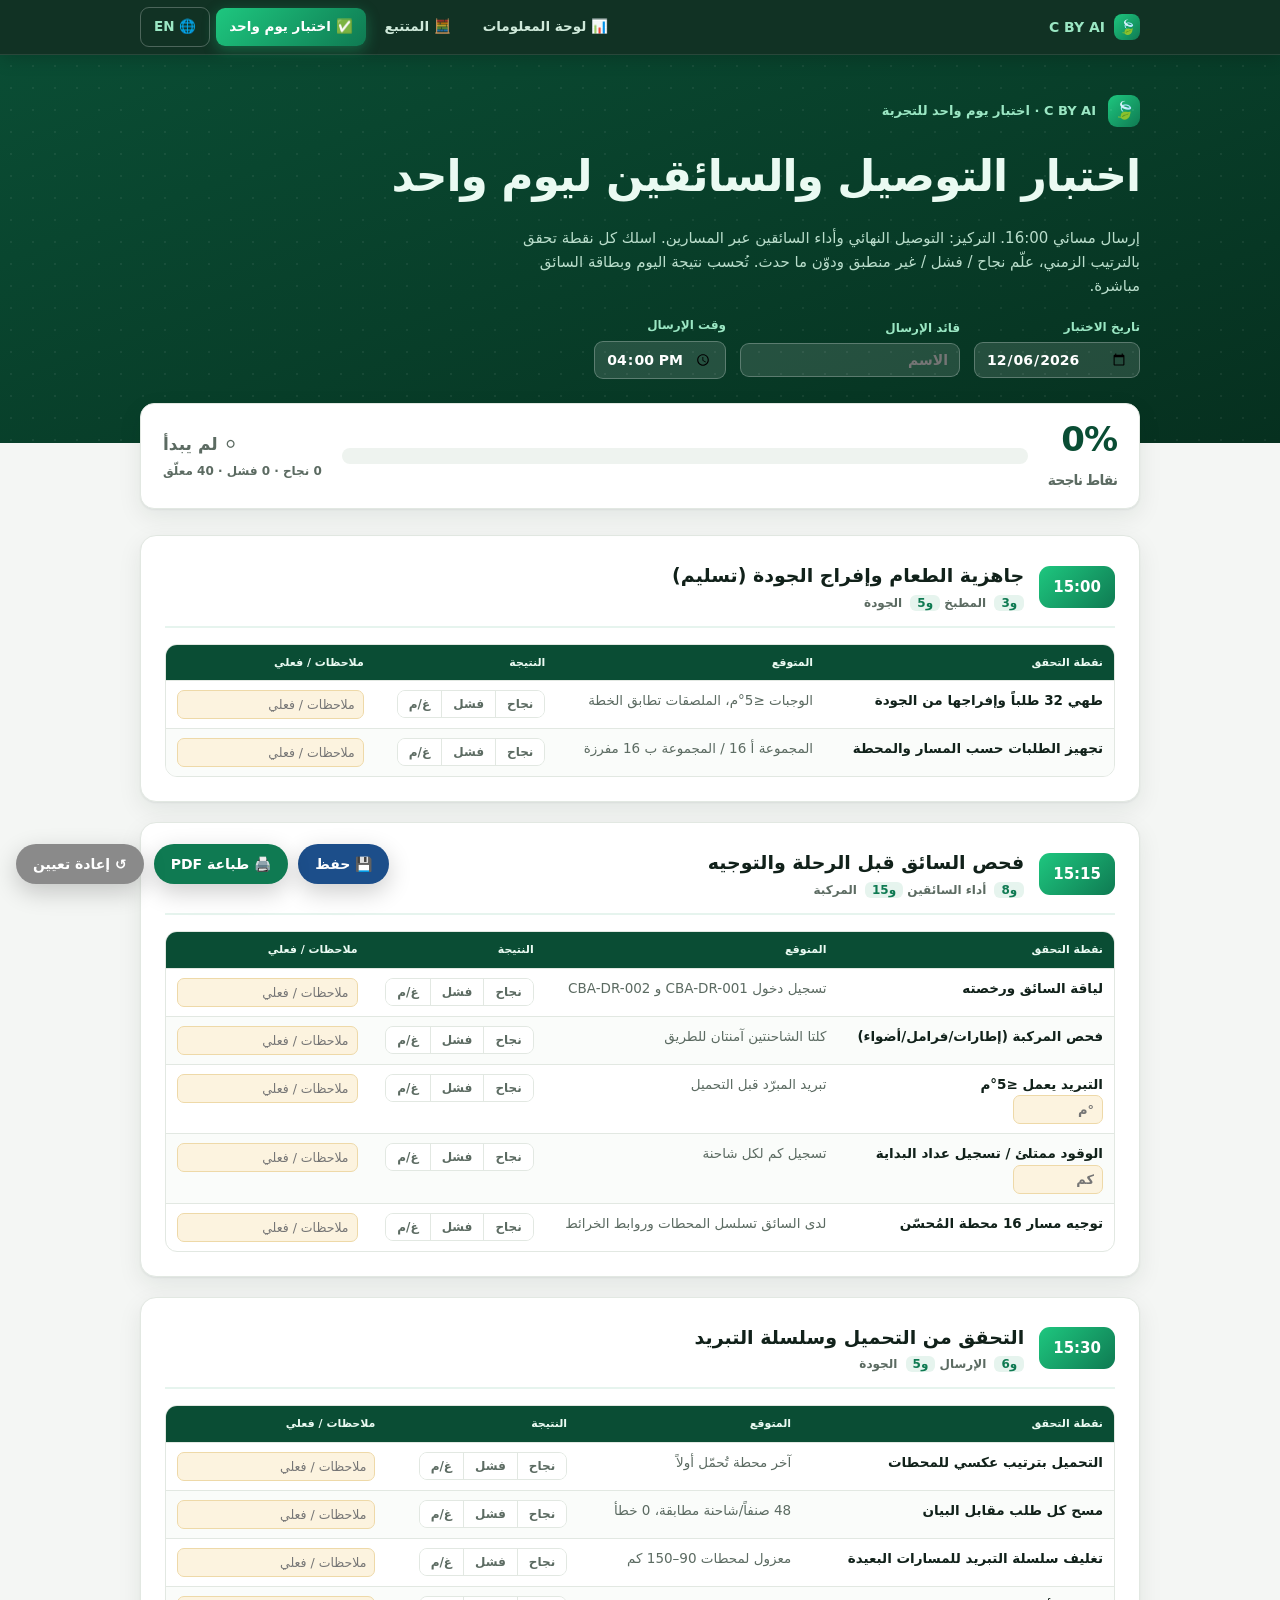
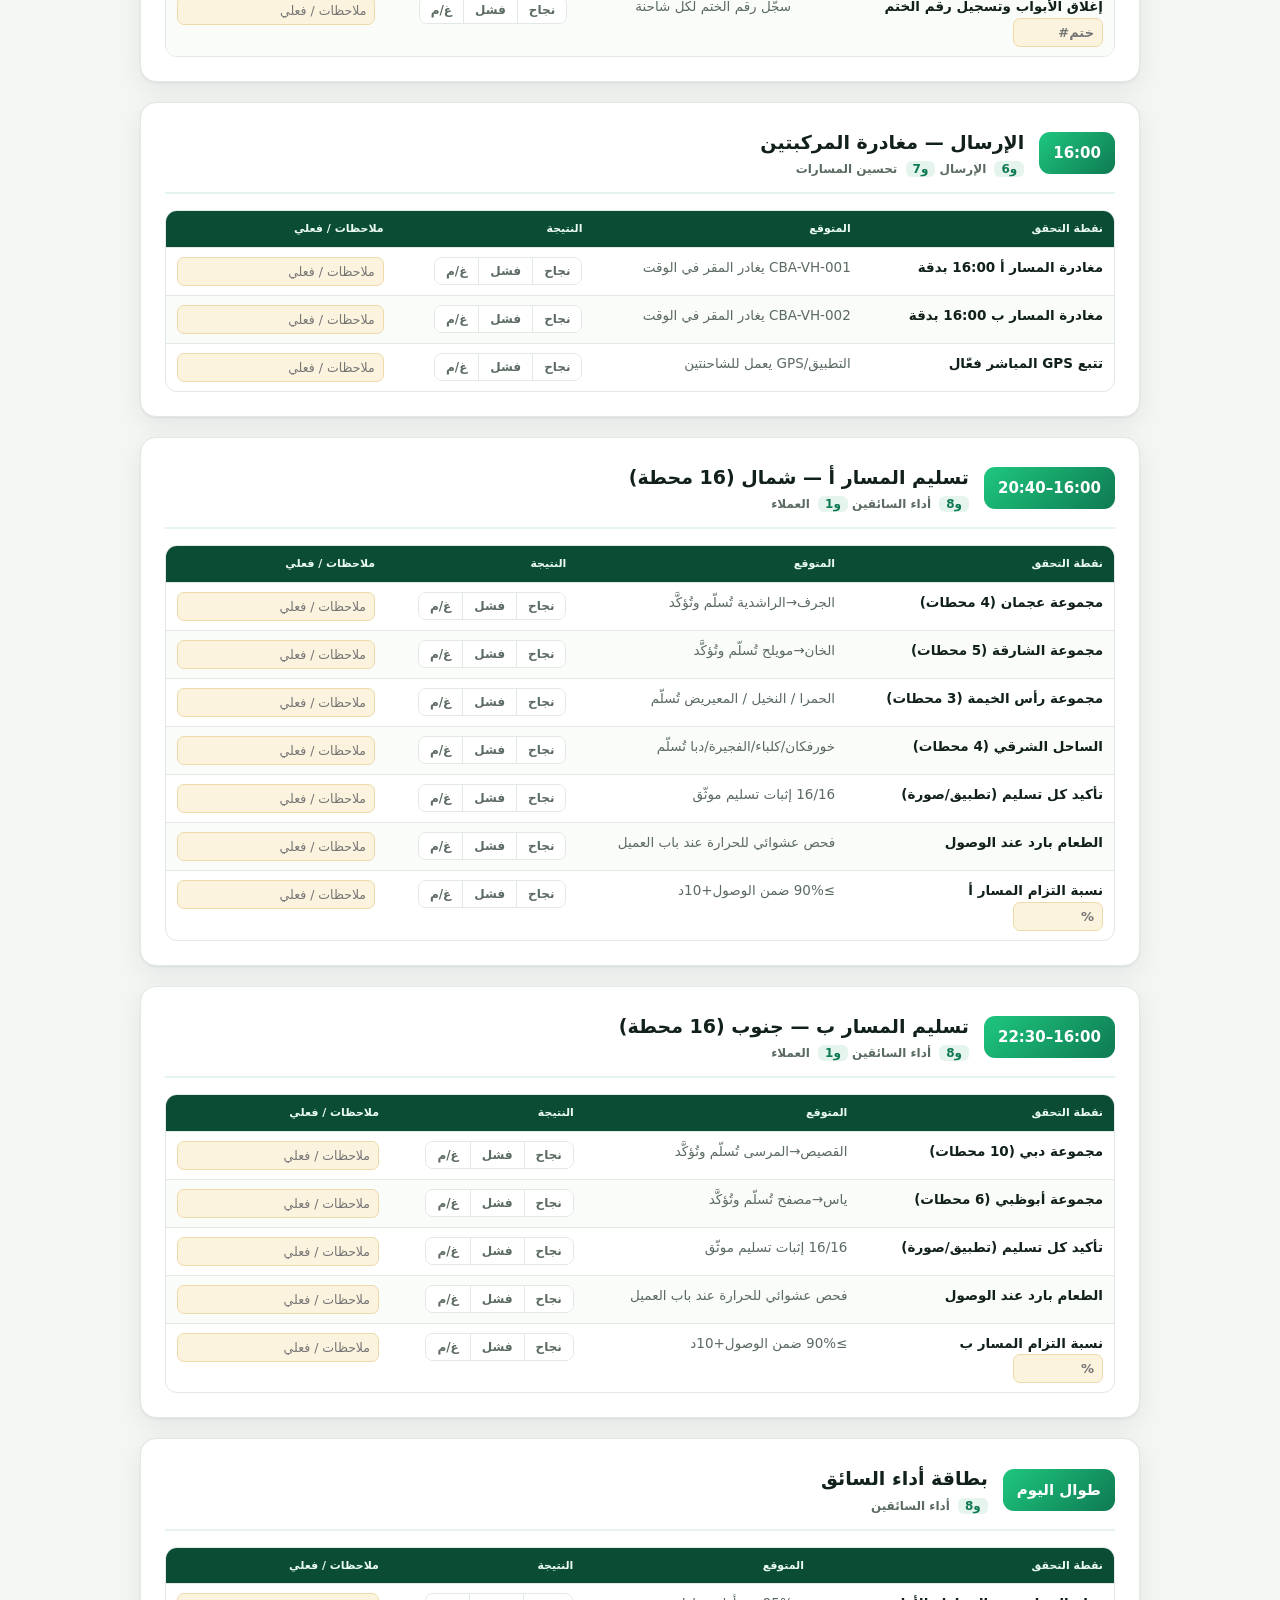
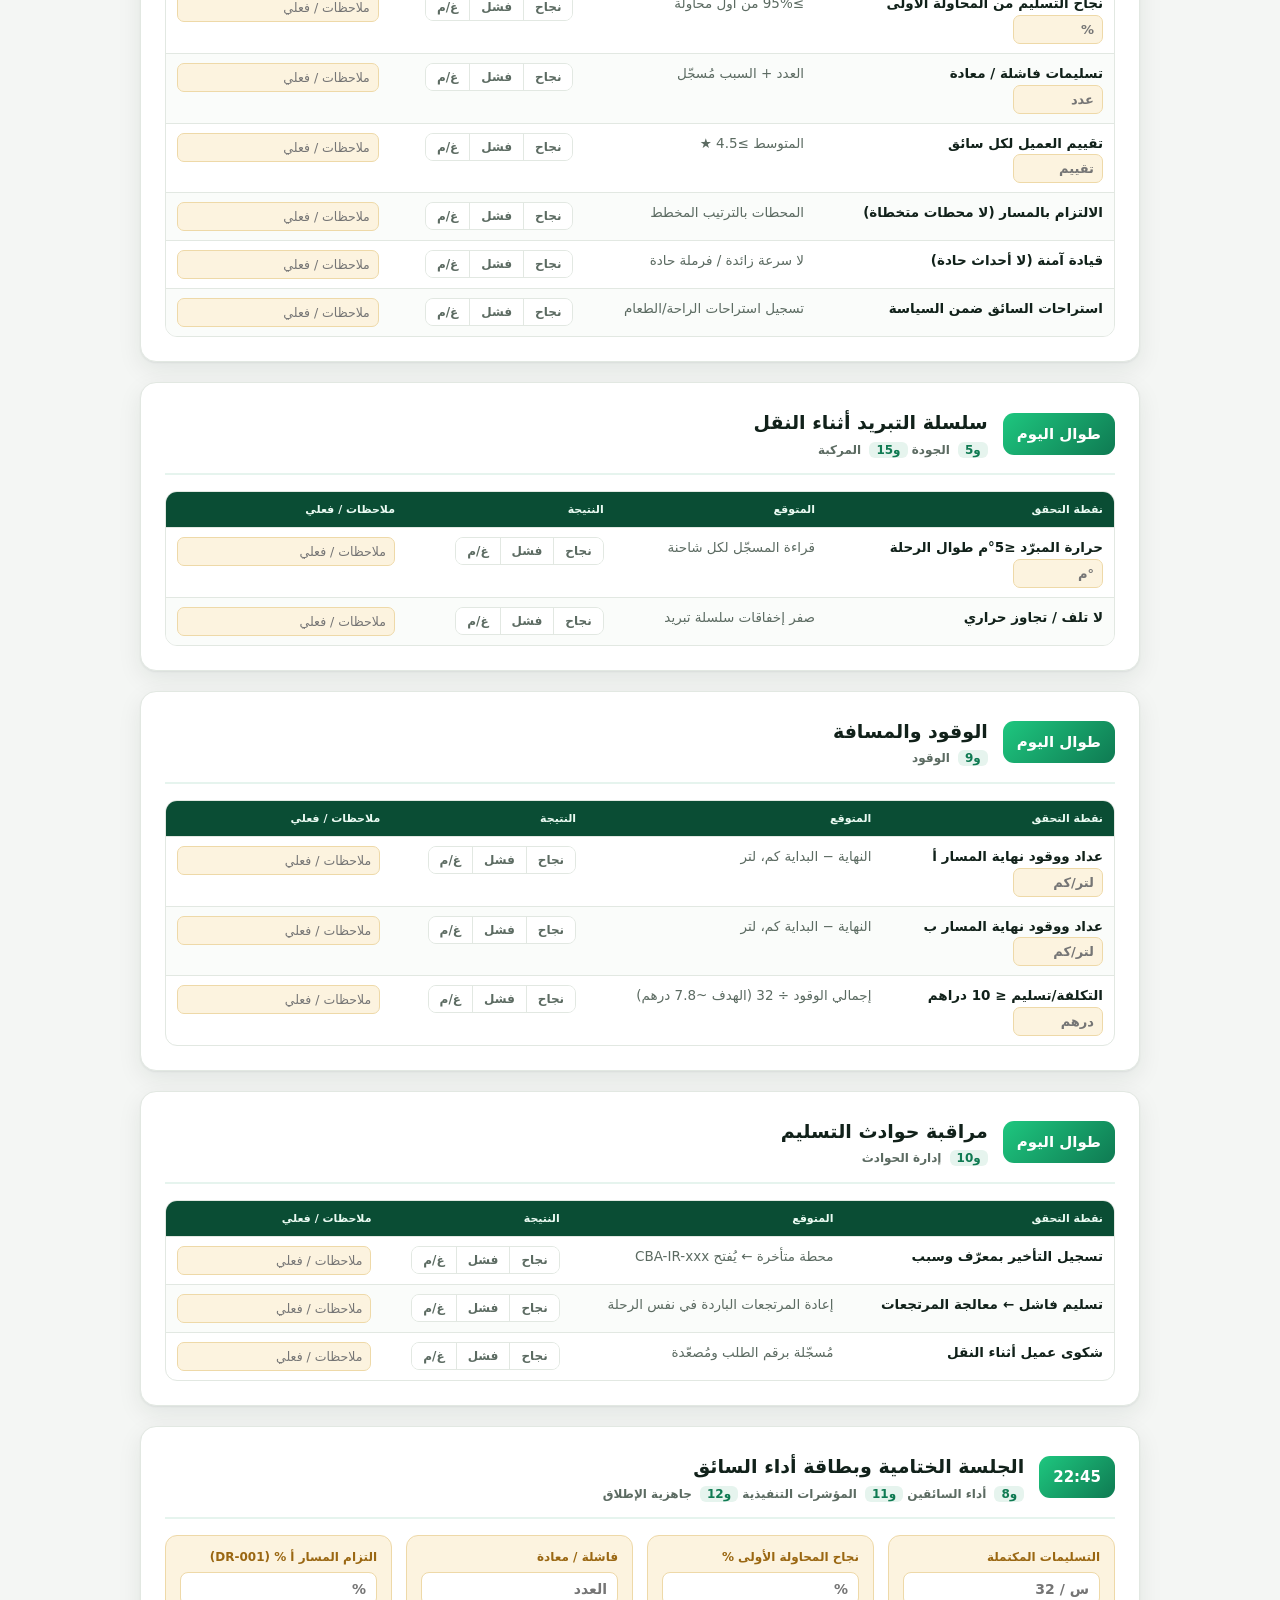
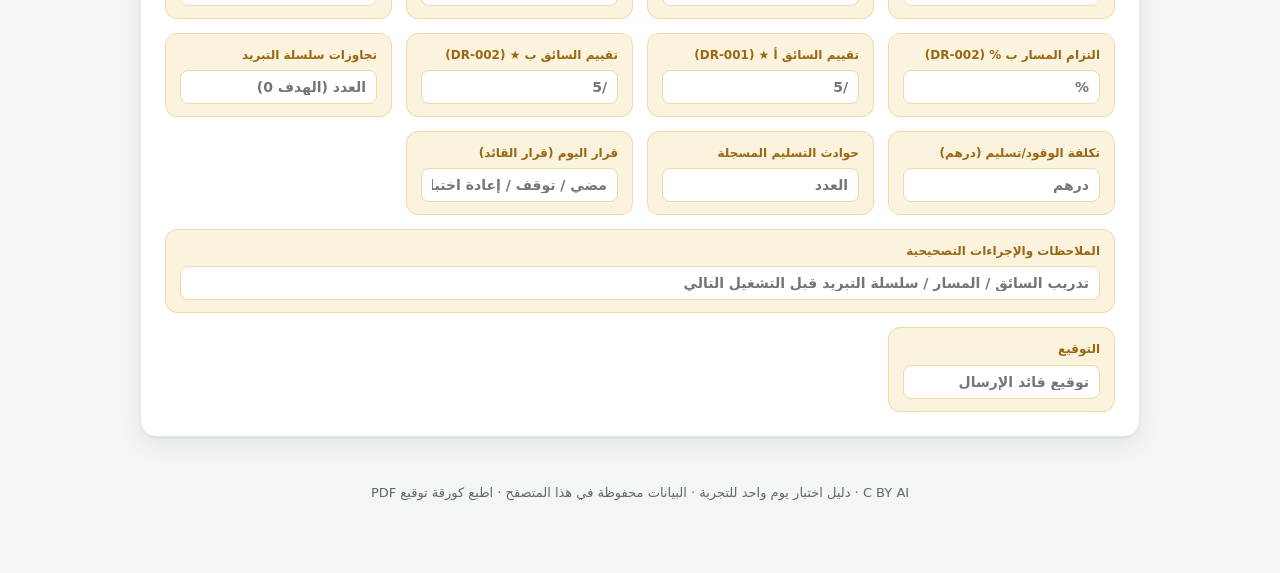
==== commit c94a5715: "Dispatch at 16:00; refocus One-Day Test on delivery + driver performance" ====
--- a/C-BY-AI-One-Day-Test-AR.html
+++ b/C-BY-AI-One-Day-Test-AR.html
@@ -99,12 +99,12 @@
 <header class="hero">
   <div class="wrap">
     <div class="brand-mark"><span class="brand-dot">🍃</span> C BY AI · اختبار يوم واحد للتجربة</div>
-    <h1>دليل اختبار يوم واحد</h1>
-    <p class="sub">يوم تشغيل كامل من البداية للنهاية. اسلك كل وحدة بالترتيب الزمني. علّم كل نقطة تحقق بـ نجاح / فشل / غير منطبق ودوّن ما حدث. تُحسب نتيجة اليوم مباشرة.</p>
+    <h1>اختبار التوصيل والسائقين ليوم واحد</h1>
+    <p class="sub">إرسال مسائي 16:00. التركيز: التوصيل النهائي وأداء السائقين عبر المسارين. اسلك كل نقطة تحقق بالترتيب الزمني، علّم نجاح / فشل / غير منطبق ودوّن ما حدث. تُحسب نتيجة اليوم وبطاقة السائق مباشرة.</p>
     <div class="datebar">
       <label>تاريخ الاختبار <input type="date" id="tdate"></label>
-      <label>قائد الوردية <input type="text" id="lead" placeholder="الاسم"></label>
-      <label>وقت الإرسال <input type="time" id="disp" value="09:00"></label>
+      <label>قائد الإرسال <input type="text" id="lead" placeholder="الاسم"></label>
+      <label>وقت الإرسال <input type="time" id="disp" value="16:00"></label>
     </div>
   </div>
 </header>
@@ -124,16 +124,21 @@
 
   <!-- التوقيع -->
   <div class="phase">
-    <div class="ph-head"><span class="timepill">15:00</span><div><h2>الجلسة الختامية والتوقيع</h2><p class="mods"><b>و11</b> المؤشرات التنفيذية <b>و12</b> جاهزية الإطلاق</p></div></div>
+    <div class="ph-head"><span class="timepill">22:45</span><div><h2>الجلسة الختامية وبطاقة أداء السائق</h2><p class="mods"><b>و8</b> أداء السائقين <b>و11</b> المؤشرات التنفيذية <b>و12</b> جاهزية الإطلاق</p></div></div>
     <div class="signoff">
-      <div class="field"><label>إجمالي التسليمات المكتملة</label><input type="text" id="so_deliv" placeholder="س / 32"></div>
-      <div class="field"><label>نسبة الالتزام بالوقت</label><input type="text" id="so_ontime" placeholder="%"></div>
-      <div class="field"><label>نسبة نجاح الجودة</label><input type="text" id="so_qc" placeholder="%"></div>
+      <div class="field"><label>التسليمات المكتملة</label><input type="text" id="so_deliv" placeholder="س / 32"></div>
+      <div class="field"><label>نجاح المحاولة الأولى %</label><input type="text" id="so_fas" placeholder="%"></div>
+      <div class="field"><label>فاشلة / معادة</label><input type="text" id="so_fail" placeholder="العدد"></div>
+      <div class="field"><label>التزام المسار أ % (DR-001)</label><input type="text" id="so_otA" placeholder="%"></div>
+      <div class="field"><label>التزام المسار ب % (DR-002)</label><input type="text" id="so_otB" placeholder="%"></div>
+      <div class="field"><label>تقييم السائق أ ★ (DR-001)</label><input type="text" id="so_rA" placeholder="/5"></div>
+      <div class="field"><label>تقييم السائق ب ★ (DR-002)</label><input type="text" id="so_rB" placeholder="/5"></div>
+      <div class="field"><label>تجاوزات سلسلة التبريد</label><input type="text" id="so_cold" placeholder="العدد (الهدف 0)"></div>
       <div class="field"><label>تكلفة الوقود/تسليم (درهم)</label><input type="text" id="so_cost" placeholder="درهم"></div>
-      <div class="field"><label>الحوادث المسجلة</label><input type="text" id="so_inc" placeholder="العدد"></div>
+      <div class="field"><label>حوادث التسليم المسجلة</label><input type="text" id="so_inc" placeholder="العدد"></div>
       <div class="field"><label>قرار اليوم (قرار القائد)</label><input type="text" id="so_verdict" placeholder="مضي / توقف / إعادة اختبار"></div>
-      <div class="field" style="grid-column:1/-1"><label>الملاحظات والإجراءات التصحيحية</label><input type="text" id="so_notes" placeholder="ما يجب إصلاحه قبل التشغيل التالي/الإطلاق"></div>
-      <div class="field"><label>التوقيع</label><input type="text" id="so_sign" placeholder="توقيع القائد"></div>
+      <div class="field" style="grid-column:1/-1"><label>الملاحظات والإجراءات التصحيحية</label><input type="text" id="so_notes" placeholder="تدريب السائق / المسار / سلسلة التبريد قبل التشغيل التالي"></div>
+      <div class="field"><label>التوقيع</label><input type="text" id="so_sign" placeholder="توقيع قائد الإرسال"></div>
     </div>
   </div>
 
@@ -150,59 +155,65 @@
 
 <script>
 const PHASES=[
- {time:'04:30',title:'بدء تحضير المطبخ',mods:[['و3','إنتاج المطبخ']],checks:[
-   ['الطاقم في الوردية (الهدف 6)','حضور 6 طهاة، المحطات جاهزة'],
-   ['المكونات وسلسلة التبريد','كل مكونات الوجبات والوجبات الخفيفة ضمن المواصفة'],
-   ['بدء إنتاج الوجبات الرئيسية','خطوط فطور/غداء/عشاء تعمل لـ32 عميلاً'],
- ]},
- {time:'06:30',title:'فحص الخط المتخصص',mods:[['و2','توزيع الوجبات'],['و3','المطبخ']],checks:[
-   ['خط كيتو/قليل الكربوهيدرات/نباتي (≈15 عميلاً)','مطابقة النظام الغذائي الصحيح للعميل'],
-   ['الالتزام بأهداف السعرات (1400–2150)','الحصص تطابق السعرات المخصصة'],
-   ['الخط الثاني المتخصص يواكب الإيقاع','طاهيان، لا تباطؤ يتجاوز 20% مقابل القياسي'],
- ]},
- {time:'08:10',title:'اكتمال المطبخ',mods:[['و3','المطبخ'],['و4','الوجبات الخفيفة']],checks:[
-   ['إنتاج 96 وجبة رئيسية','المخطط 96 (32×3)، أدخل المنتَج','96'],
-   ['64 وجبة خفيفة + 32 مشروباً','اكتملت دفعة CBA-SB-001','64/32'],
-   ['تبريد المشروبات','سموذي/لبن/لاسي مُعبّأة باردة للمسارات البعيدة'],
- ]},
- {time:'08:15',title:'فحص مراقبة الجودة',mods:[['و5','مراقبة الجودة']],checks:[
-   ['الحرارة ≥63°م (وجبات ساخنة)','عينات تجتاز مسبار الحرارة'],
-   ['وزن الحصة ضمن المواصفة','لا نقص أو زيادة في الحصص'],
-   ['إغلاق التغليف ودقة الملصق','الأختام سليمة، الملصقات تطابق التوزيع'],
-   ['وجود تنبيهات الحساسية','ملصقات الحساسية على كل عبوة'],
-   ['حجب الإخفاقات','أي فشل يُعاد طهيه ولا يُرسل'],
- ]},
- {time:'08:40',title:'التعبئة وتحميل المسار',mods:[['و6','الإرسال'],['و1','العملاء']],checks:[
-   ['تحميل مركبة المسار أ (16 عميلاً)','48 رئيسية + خفيفة في CBA-VH-001'],
-   ['تحميل مركبة المسار ب (16 عميلاً)','48 رئيسية + خفيفة في CBA-VH-002'],
-   ['تعيين معرّفات التسليم','CBA-DL-001 ← 032 مربوطة بالمحطات'],
- ]},
- {time:'09:00',title:'الإرسال — مغادرة المسارين',mods:[['و6','الإرسال'],['و7','تحسين المسارات']],checks:[
-   ['مغادرة المسار أ في الوقت','CBA-DR-001 يغادر المقر في وقت الإرسال'],
-   ['مغادرة المسار ب في الوقت','CBA-DR-002 يغادر المقر في وقت الإرسال'],
-   ['تحميل ترتيب المحطات المُحسّن','تأكيد تسلسل الجار الأقرب'],
-   ['تسجيل عداد البداية','تسجيل كيلومترات المركبتين','كم'],
- ]},
- {time:'09:00–13:40',title:'تسليم المسار أ — شمال',mods:[['و8','أداء السائقين'],['و1','العملاء']],checks:[
-   ['مجموعة عجمان/الشارقة','تسليم أول 9 محطات'],
-   ['محطات رأس الخيمة','تسليم الحمرا / النخيل / المعيريض'],
-   ['مسار الساحل الشرقي','الوصول لخورفكان/كلباء/الفجيرة/دبا، راقب الازدحام'],
-   ['نسبة التزام المسار أ','≥90% من 16 محطة ضمن الوصول+10د','%'],
- ]},
- {time:'09:00–15:30',title:'تسليم المسار ب — جنوب',mods:[['و8','أداء السائقين'],['و1','العملاء']],checks:[
-   ['مجموعة دبي (10 محطات)','تسليم من القصيص حتى المرسى'],
-   ['مجموعة أبوظبي (6 محطات)','تسليم ياس/الراحة/السعديات/خليفة/الريم/مصفح'],
-   ['نسبة التزام المسار ب','≥90% من 16 محطة ضمن الوصول+10د','%'],
- ]},
- {time:'طوال اليوم',title:'سجل الوقود',mods:[['و9','استهلاك الوقود']],checks:[
-   ['تسجيل وقود المسار أ','لتر + درهم مُسجّل','لتر'],
-   ['تسجيل وقود المسار ب','لتر + درهم مُسجّل','لتر'],
-   ['التكلفة/تسليم ≤ 10 دراهم','إجمالي الوقود ÷ 32 تسليماً (الهدف ~7.8 درهم)','درهم'],
- ]},
- {time:'طوال اليوم',title:'مراقبة الحوادث',mods:[['و10','إدارة الحوادث']],checks:[
-   ['تسجيل الحوادث بمعرّف','أي مشكلة ← يُفتح CBA-IR-xxx'],
-   ['تعيين الخطورة','تصنيف منخفضة/متوسطة/عالية'],
-   ['المعالجة قبل وصول العميل','هدف صفر عيوب مُرسلة'],
+ {time:'15:00',title:'جاهزية الطعام وإفراج الجودة (تسليم)',mods:[['و3','المطبخ'],['و5','الجودة']],checks:[
+   ['طهي 32 طلباً وإفراجها من الجودة','الوجبات ≤5°م، الملصقات تطابق الخطة'],
+   ['تجهيز الطلبات حسب المسار والمحطة','المجموعة أ 16 / المجموعة ب 16 مفرزة'],
+ ]},
+ {time:'15:15',title:'فحص السائق قبل الرحلة والتوجيه',mods:[['و8','أداء السائقين'],['و15','المركبة']],checks:[
+   ['لياقة السائق ورخصته','تسجيل دخول CBA-DR-001 و CBA-DR-002'],
+   ['فحص المركبة (إطارات/فرامل/أضواء)','كلتا الشاحنتين آمنتان للطريق'],
+   ['التبريد يعمل ≤5°م','تبريد المبرّد قبل التحميل','°م'],
+   ['الوقود ممتلئ / تسجيل عداد البداية','تسجيل كم لكل شاحنة','كم'],
+   ['توجيه مسار 16 محطة المُحسّن','لدى السائق تسلسل المحطات وروابط الخرائط'],
+ ]},
+ {time:'15:30',title:'التحقق من التحميل وسلسلة التبريد',mods:[['و6','الإرسال'],['و5','الجودة']],checks:[
+   ['التحميل بترتيب عكسي للمحطات','آخر محطة تُحمّل أولاً'],
+   ['مسح كل طلب مقابل البيان','48 صنفاً/شاحنة مطابقة، 0 خطأ'],
+   ['تغليف سلسلة التبريد للمسارات البعيدة','معزول لمحطات 90–150 كم'],
+   ['إغلاق الأبواب وتسجيل رقم الختم','سجّل رقم الختم لكل شاحنة','ختم#'],
+ ]},
+ {time:'16:00',title:'الإرسال — مغادرة المركبتين',mods:[['و6','الإرسال'],['و7','تحسين المسارات']],checks:[
+   ['مغادرة المسار أ 16:00 بدقة','CBA-VH-001 يغادر المقر في الوقت'],
+   ['مغادرة المسار ب 16:00 بدقة','CBA-VH-002 يغادر المقر في الوقت'],
+   ['تتبع GPS المباشر فعّال','التطبيق/GPS يعمل للشاحنتين'],
+ ]},
+ {time:'16:00–20:40',title:'تسليم المسار أ — شمال (16 محطة)',mods:[['و8','أداء السائقين'],['و1','العملاء']],checks:[
+   ['مجموعة عجمان (4 محطات)','الجرف→الراشدية تُسلّم وتُؤكَّد'],
+   ['مجموعة الشارقة (5 محطات)','الخان→مويلح تُسلّم وتُؤكَّد'],
+   ['مجموعة رأس الخيمة (3 محطات)','الحمرا / النخيل / المعيريض تُسلّم'],
+   ['الساحل الشرقي (4 محطات)','خورفكان/كلباء/الفجيرة/دبا تُسلّم'],
+   ['تأكيد كل تسليم (تطبيق/صورة)','16/16 إثبات تسليم موثّق'],
+   ['الطعام بارد عند الوصول','فحص عشوائي للحرارة عند باب العميل'],
+   ['نسبة التزام المسار أ','≥90% ضمن الوصول+10د','%'],
+ ]},
+ {time:'16:00–22:30',title:'تسليم المسار ب — جنوب (16 محطة)',mods:[['و8','أداء السائقين'],['و1','العملاء']],checks:[
+   ['مجموعة دبي (10 محطات)','القصيص→المرسى تُسلّم وتُؤكَّد'],
+   ['مجموعة أبوظبي (6 محطات)','ياس→مصفح تُسلّم وتُؤكَّد'],
+   ['تأكيد كل تسليم (تطبيق/صورة)','16/16 إثبات تسليم موثّق'],
+   ['الطعام بارد عند الوصول','فحص عشوائي للحرارة عند باب العميل'],
+   ['نسبة التزام المسار ب','≥90% ضمن الوصول+10د','%'],
+ ]},
+ {time:'طوال اليوم',title:'بطاقة أداء السائق',mods:[['و8','أداء السائقين']],checks:[
+   ['نجاح التسليم من المحاولة الأولى','≥95% من أول محاولة','%'],
+   ['تسليمات فاشلة / معادة','العدد + السبب مُسجّل','عدد'],
+   ['تقييم العميل لكل سائق','المتوسط ≥4.5 ★','تقييم'],
+   ['الالتزام بالمسار (لا محطات متخطاة)','المحطات بالترتيب المخطط'],
+   ['قيادة آمنة (لا أحداث حادة)','لا سرعة زائدة / فرملة حادة'],
+   ['استراحات السائق ضمن السياسة','تسجيل استراحات الراحة/الطعام'],
+ ]},
+ {time:'طوال اليوم',title:'سلسلة التبريد أثناء النقل',mods:[['و5','الجودة'],['و15','المركبة']],checks:[
+   ['حرارة المبرّد ≤5°م طوال الرحلة','قراءة المسجّل لكل شاحنة','°م'],
+   ['لا تلف / تجاوز حراري','صفر إخفاقات سلسلة تبريد'],
+ ]},
+ {time:'طوال اليوم',title:'الوقود والمسافة',mods:[['و9','الوقود']],checks:[
+   ['عداد ووقود نهاية المسار أ','النهاية − البداية كم، لتر','لتر/كم'],
+   ['عداد ووقود نهاية المسار ب','النهاية − البداية كم، لتر','لتر/كم'],
+   ['التكلفة/تسليم ≤ 10 دراهم','إجمالي الوقود ÷ 32 (الهدف ~7.8 درهم)','درهم'],
+ ]},
+ {time:'طوال اليوم',title:'مراقبة حوادث التسليم',mods:[['و10','إدارة الحوادث']],checks:[
+   ['تسجيل التأخير بمعرّف وسبب','محطة متأخرة ← يُفتح CBA-IR-xxx'],
+   ['تسليم فاشل ← معالجة المرتجعات','إعادة المرتجعات الباردة في نفس الرحلة'],
+   ['شكوى عميل أثناء النقل','مُسجّلة برقم الطلب ومُصعّدة'],
  ]},
 ];
 const $=id=>document.getElementById(id);
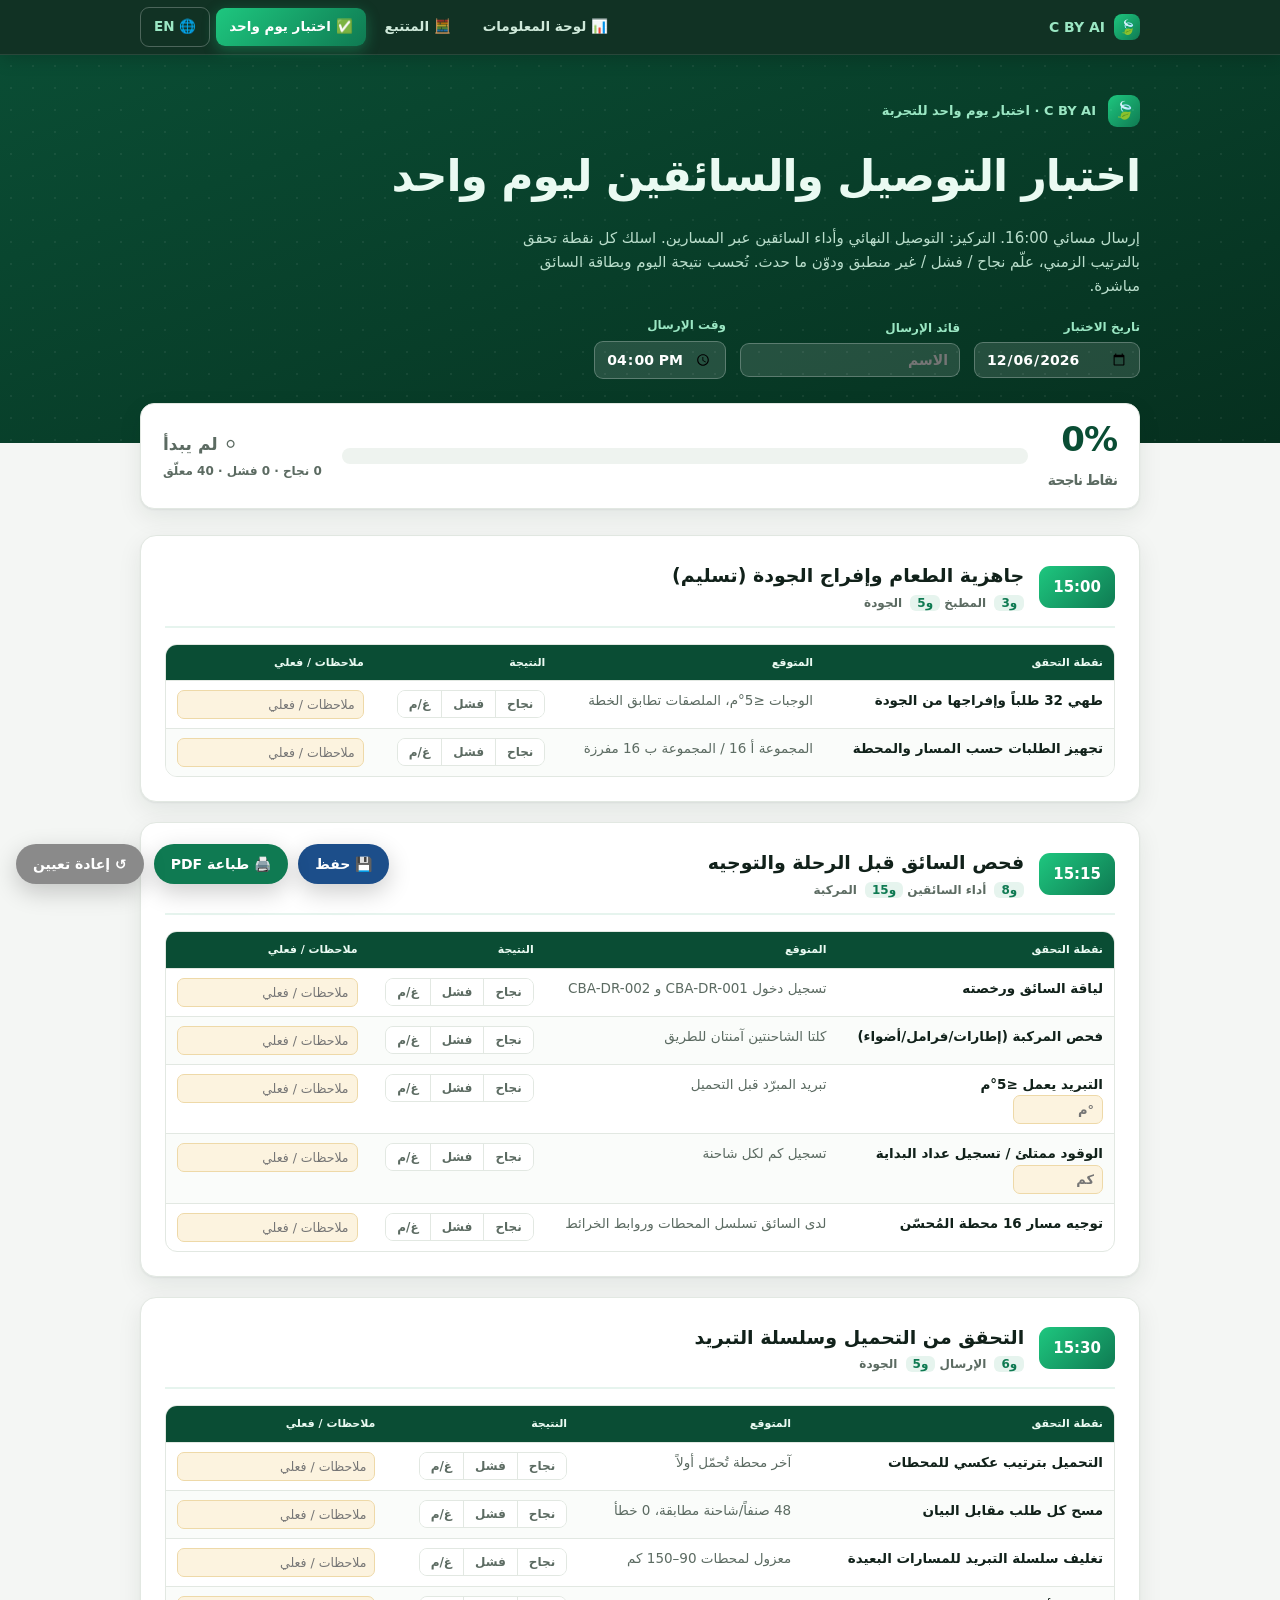
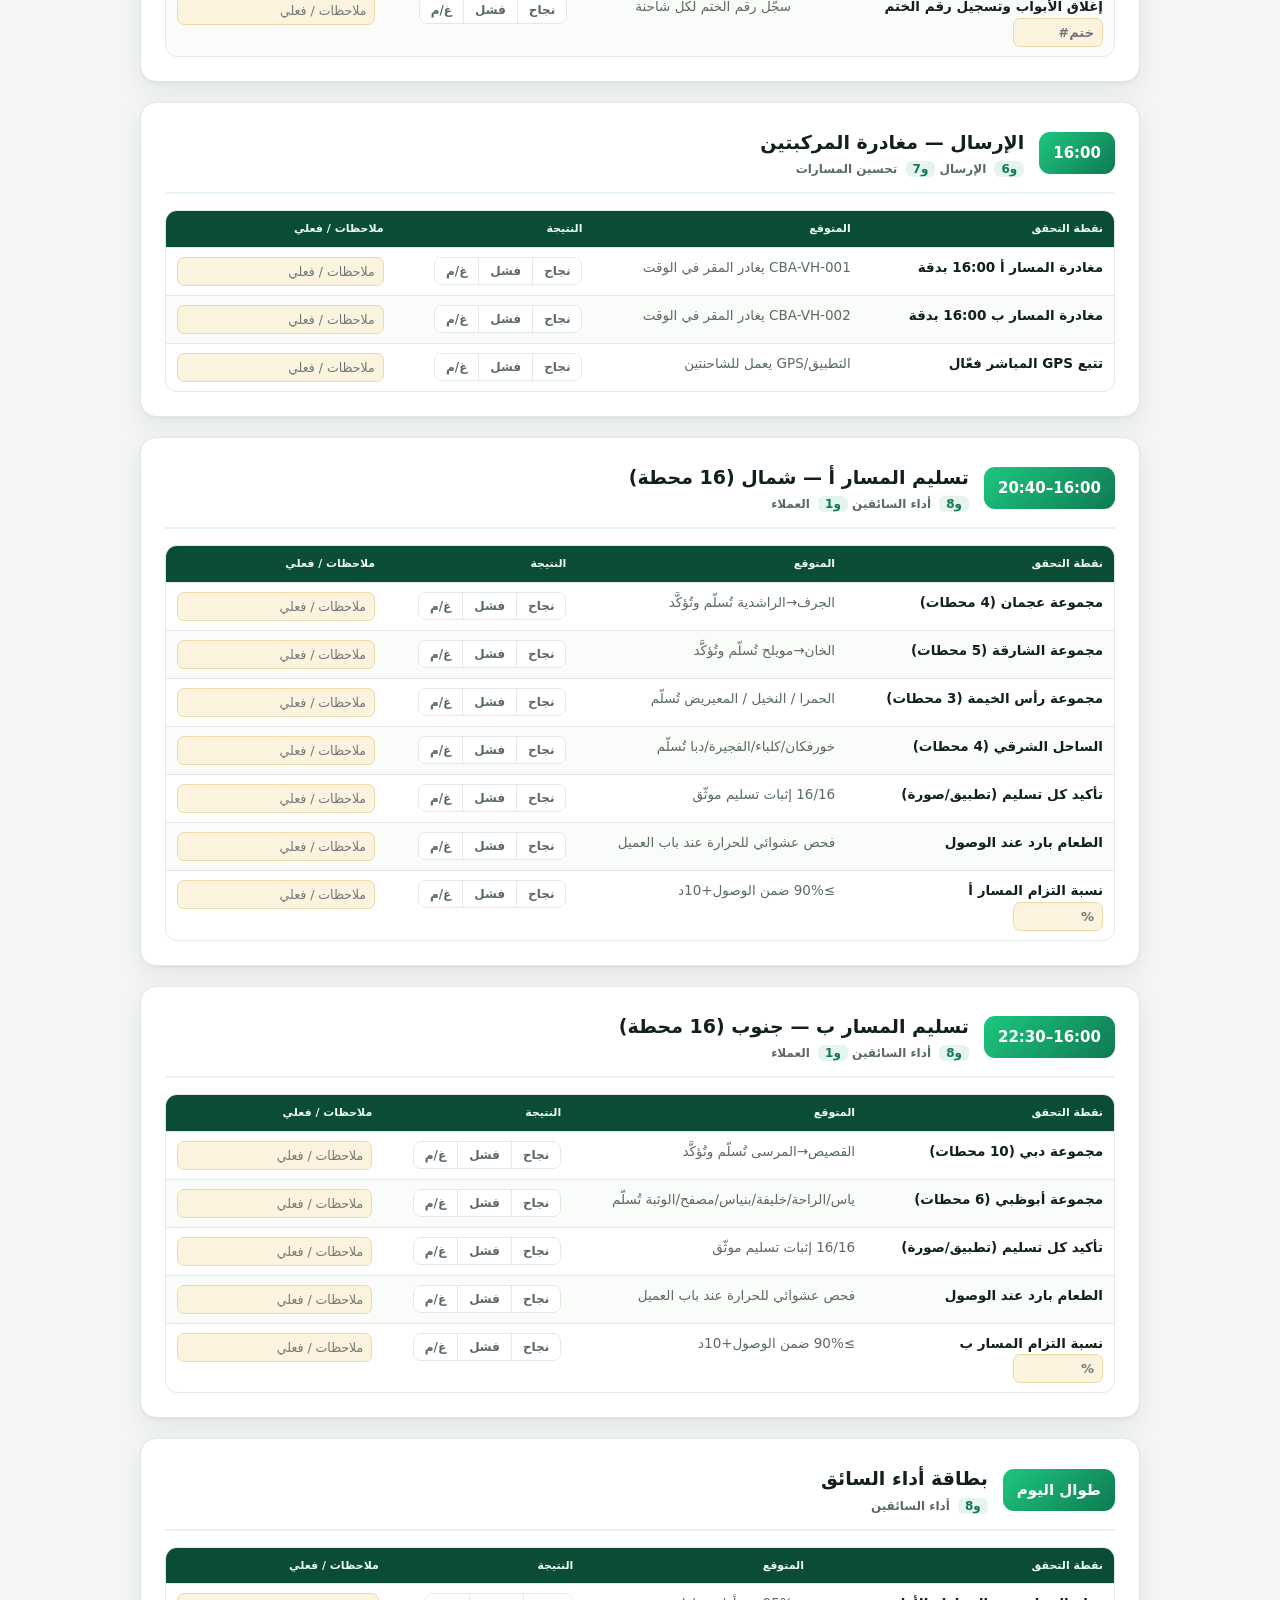
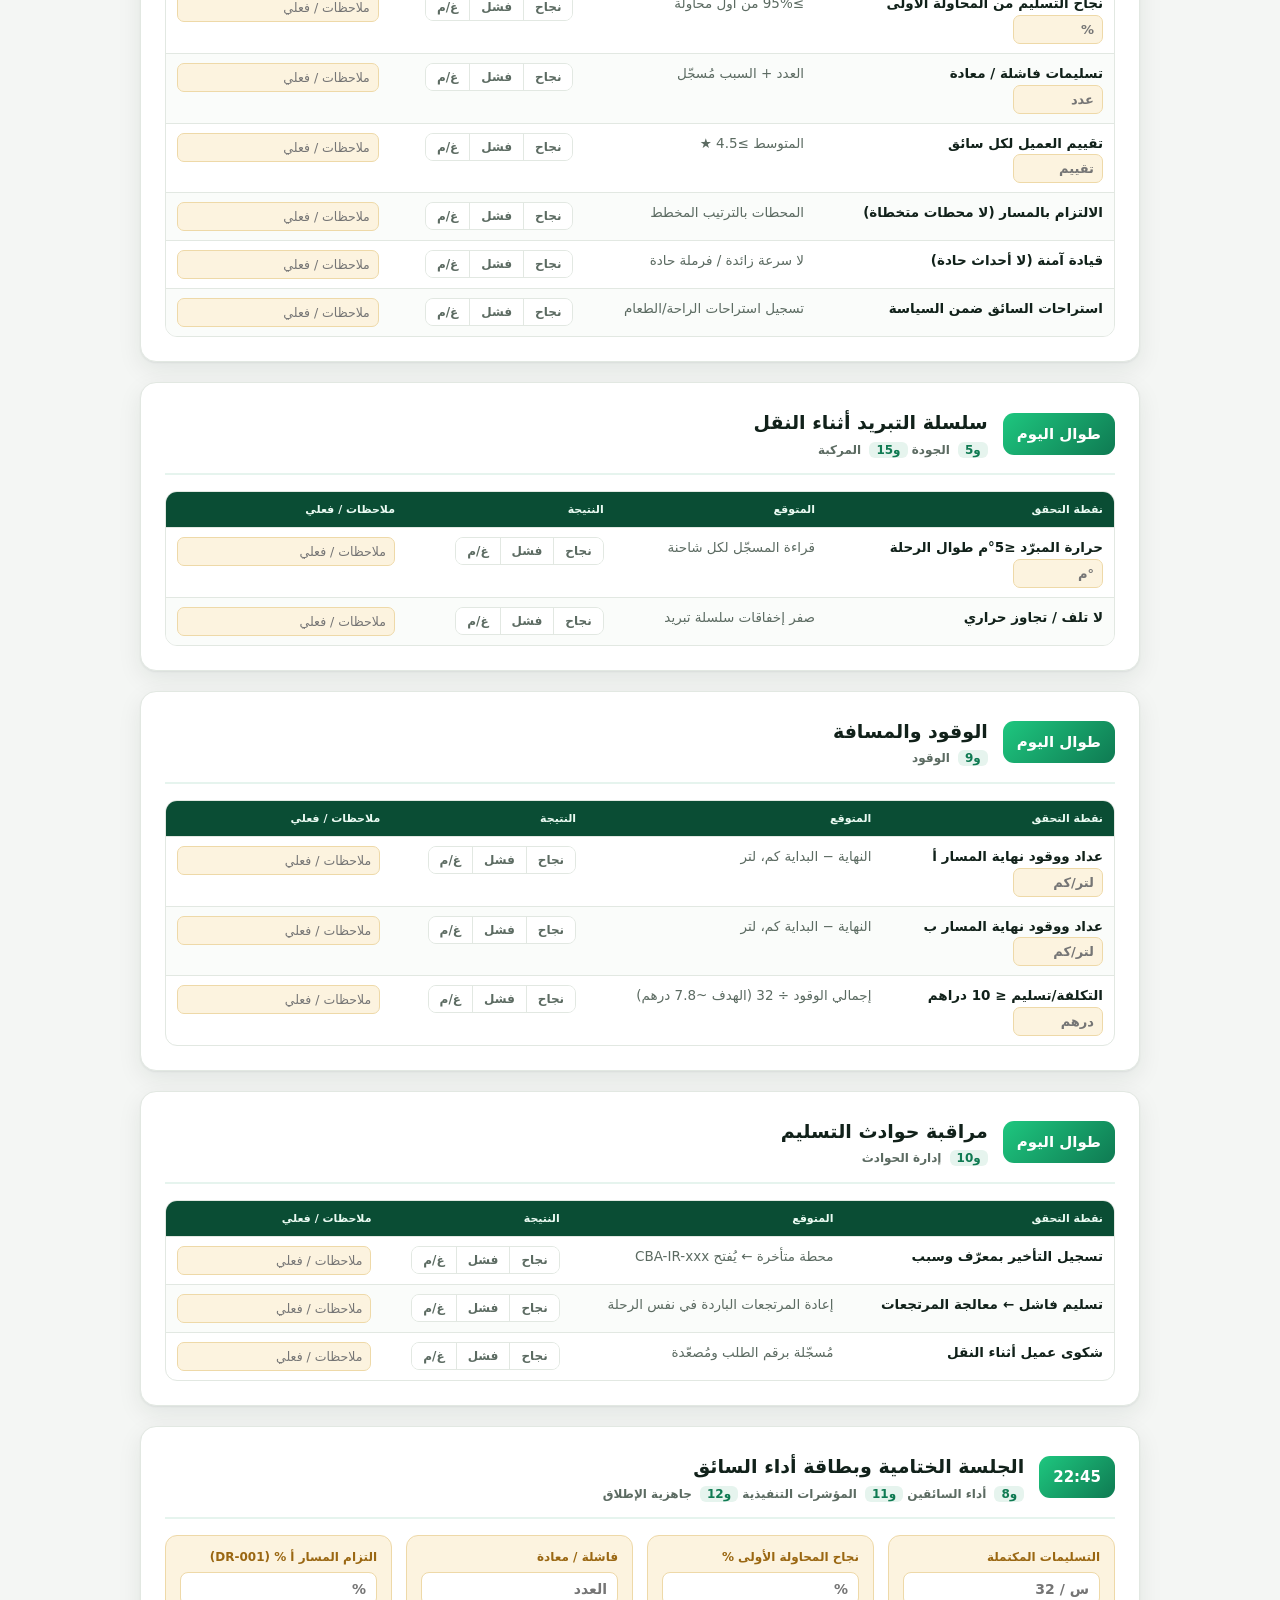
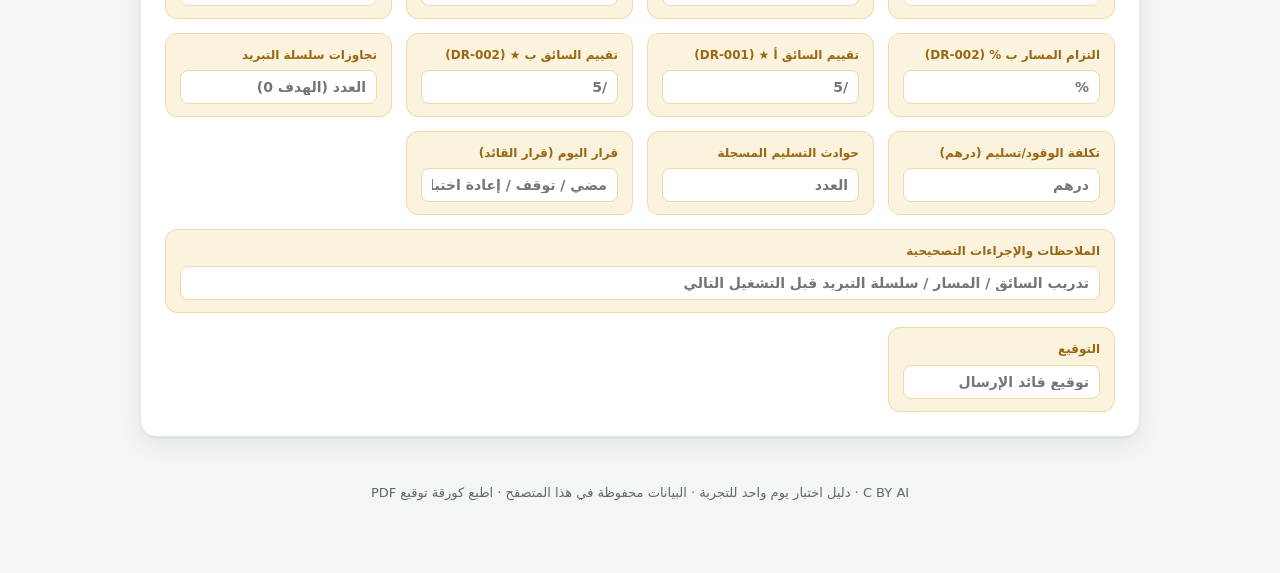
==== commit cd731f04: "Swap two Abu Dhabi locations to Baniyas + Al Wathba for wider test coverage" ====
--- a/C-BY-AI-One-Day-Test-AR.html
+++ b/C-BY-AI-One-Day-Test-AR.html
@@ -188,7 +188,7 @@
  ]},
  {time:'16:00–22:30',title:'تسليم المسار ب — جنوب (16 محطة)',mods:[['و8','أداء السائقين'],['و1','العملاء']],checks:[
    ['مجموعة دبي (10 محطات)','القصيص→المرسى تُسلّم وتُؤكَّد'],
-   ['مجموعة أبوظبي (6 محطات)','ياس→مصفح تُسلّم وتُؤكَّد'],
+   ['مجموعة أبوظبي (6 محطات)','ياس/الراحة/خليفة/بنياس/مصفح/الوثبة تُسلّم'],
    ['تأكيد كل تسليم (تطبيق/صورة)','16/16 إثبات تسليم موثّق'],
    ['الطعام بارد عند الوصول','فحص عشوائي للحرارة عند باب العميل'],
    ['نسبة التزام المسار ب','≥90% ضمن الوصول+10د','%'],
